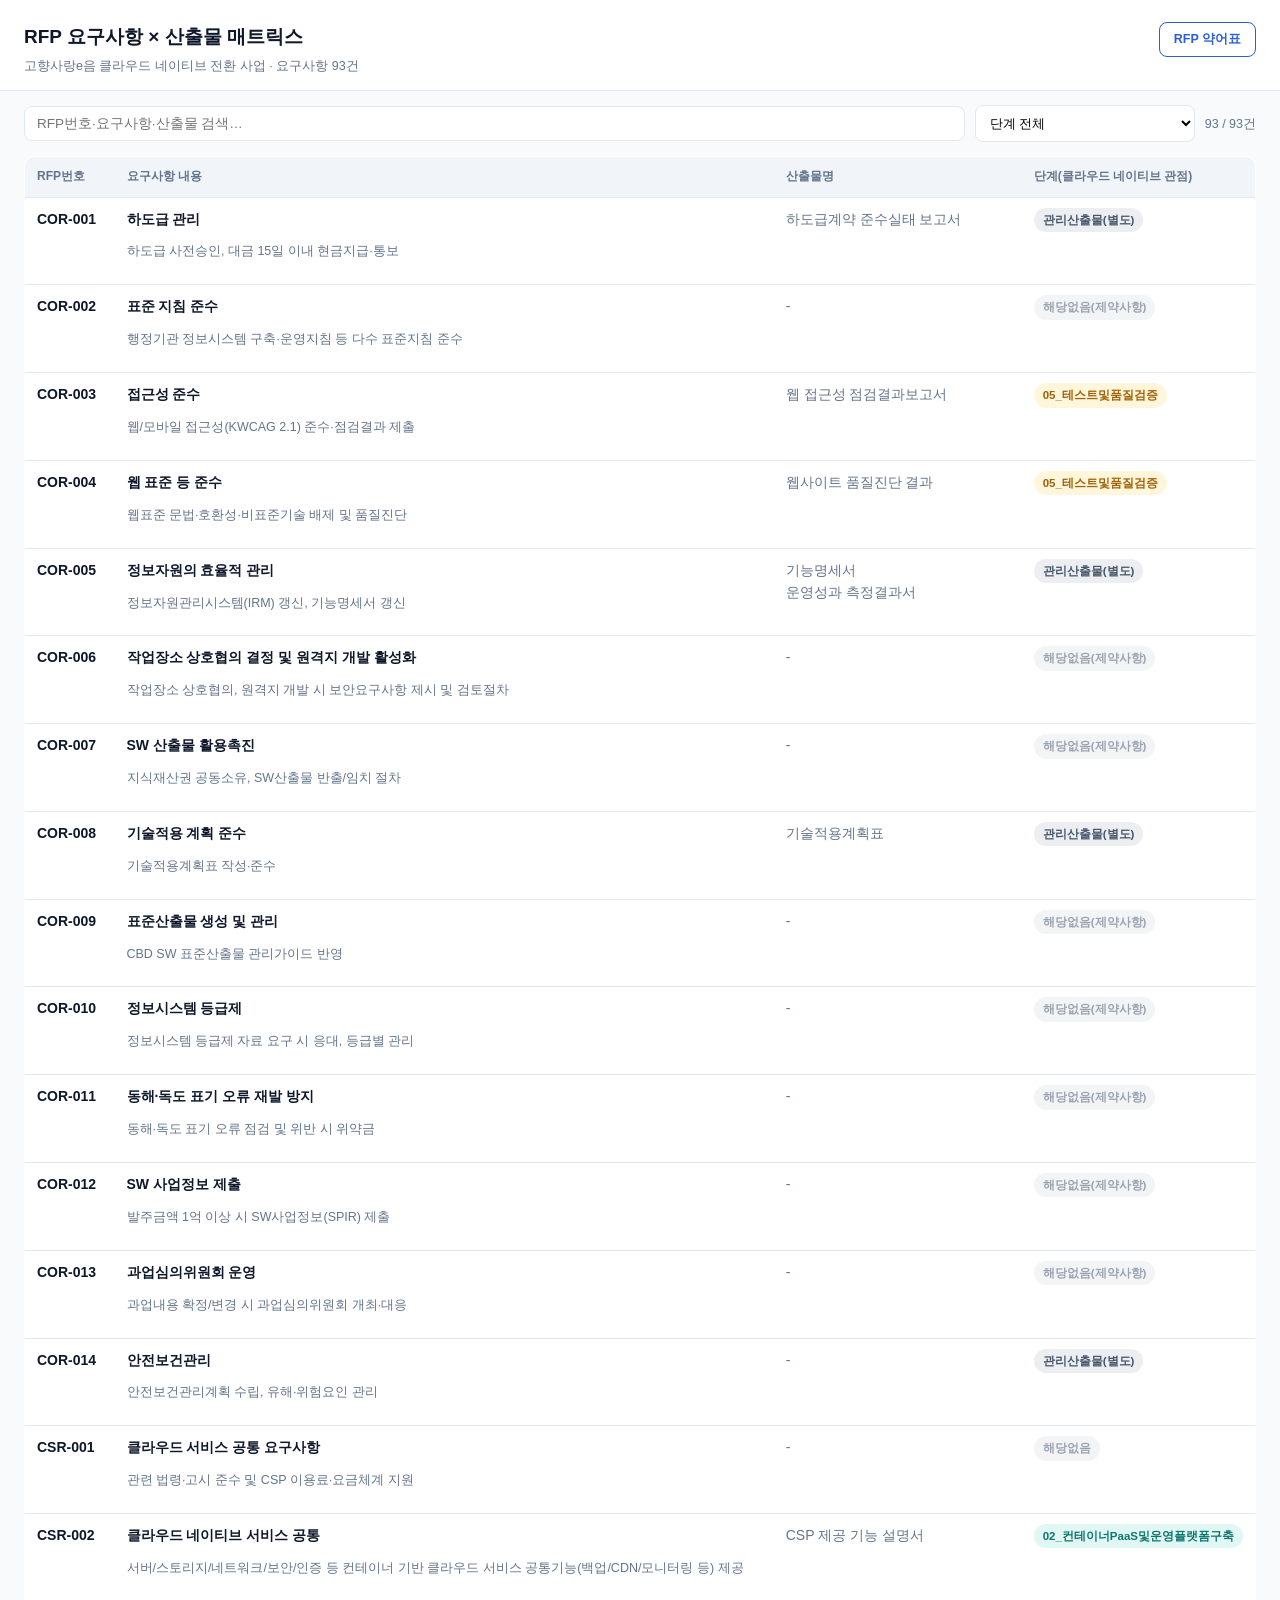
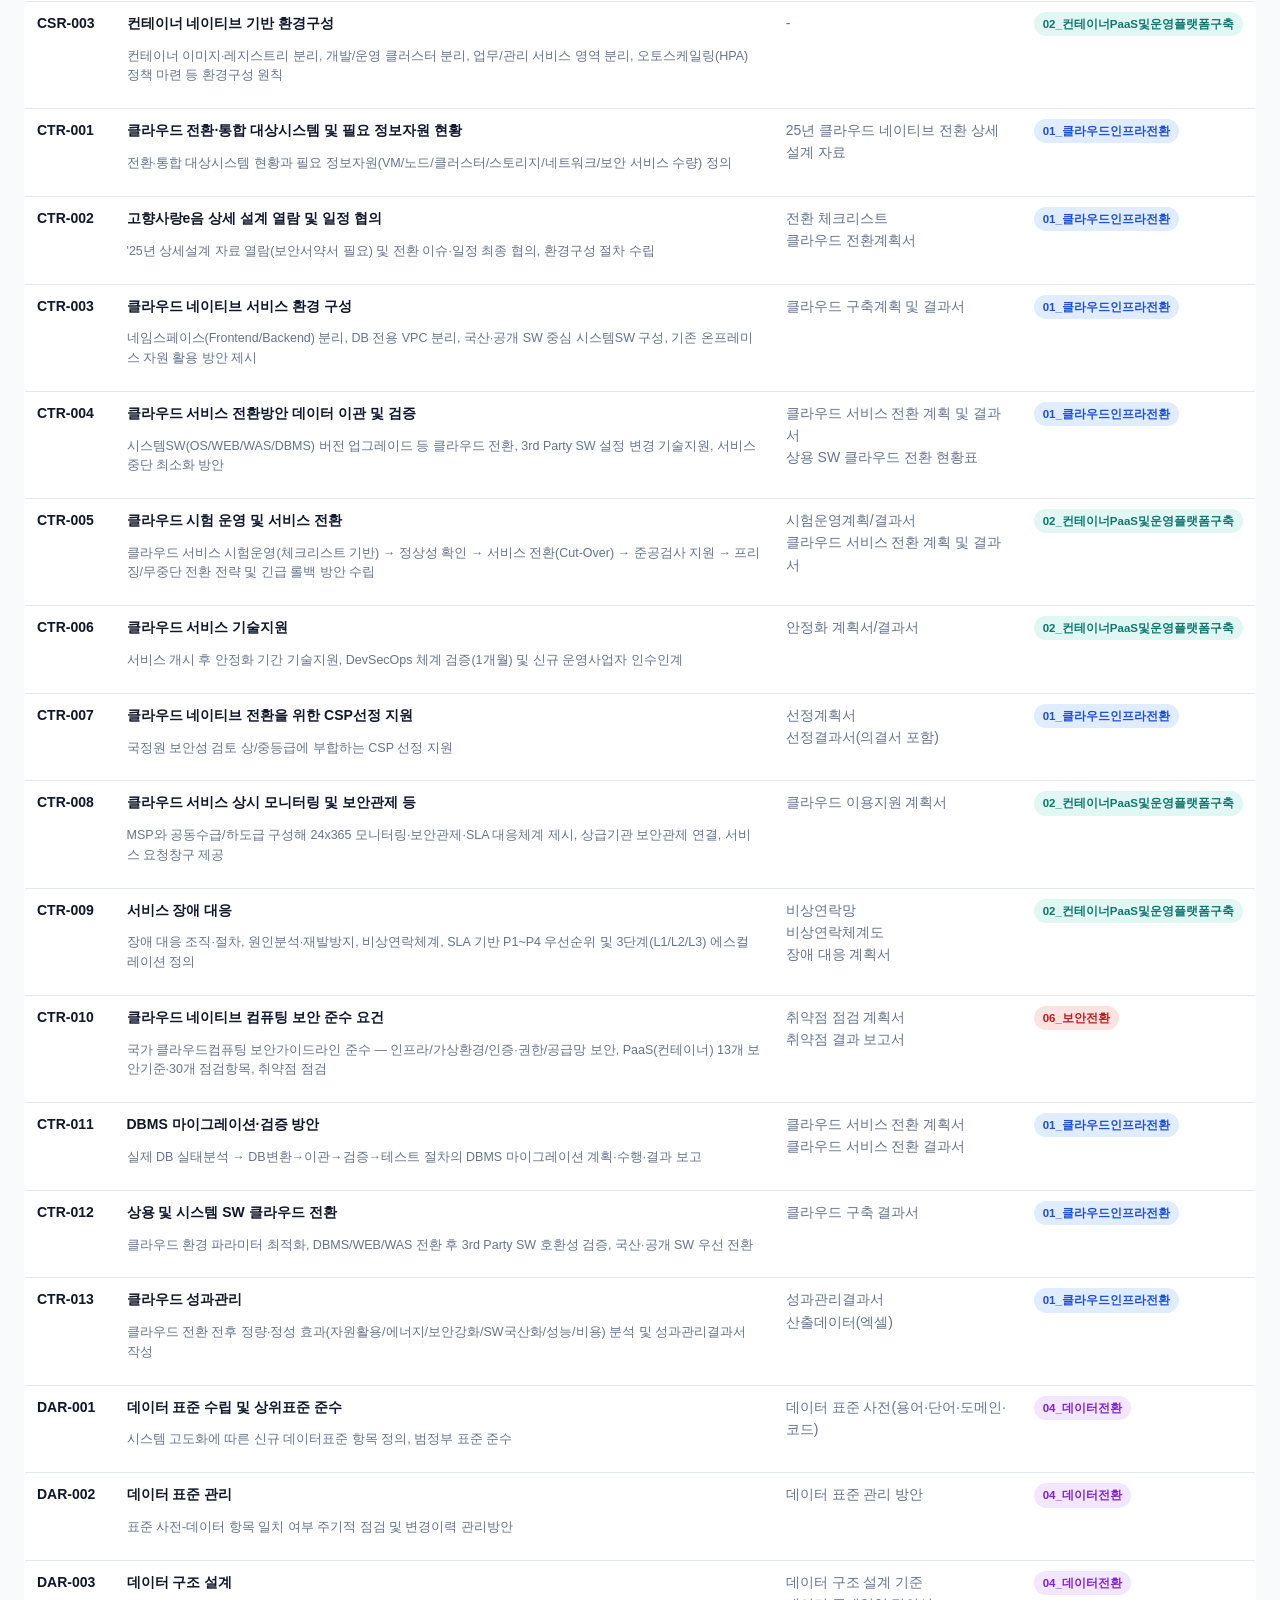
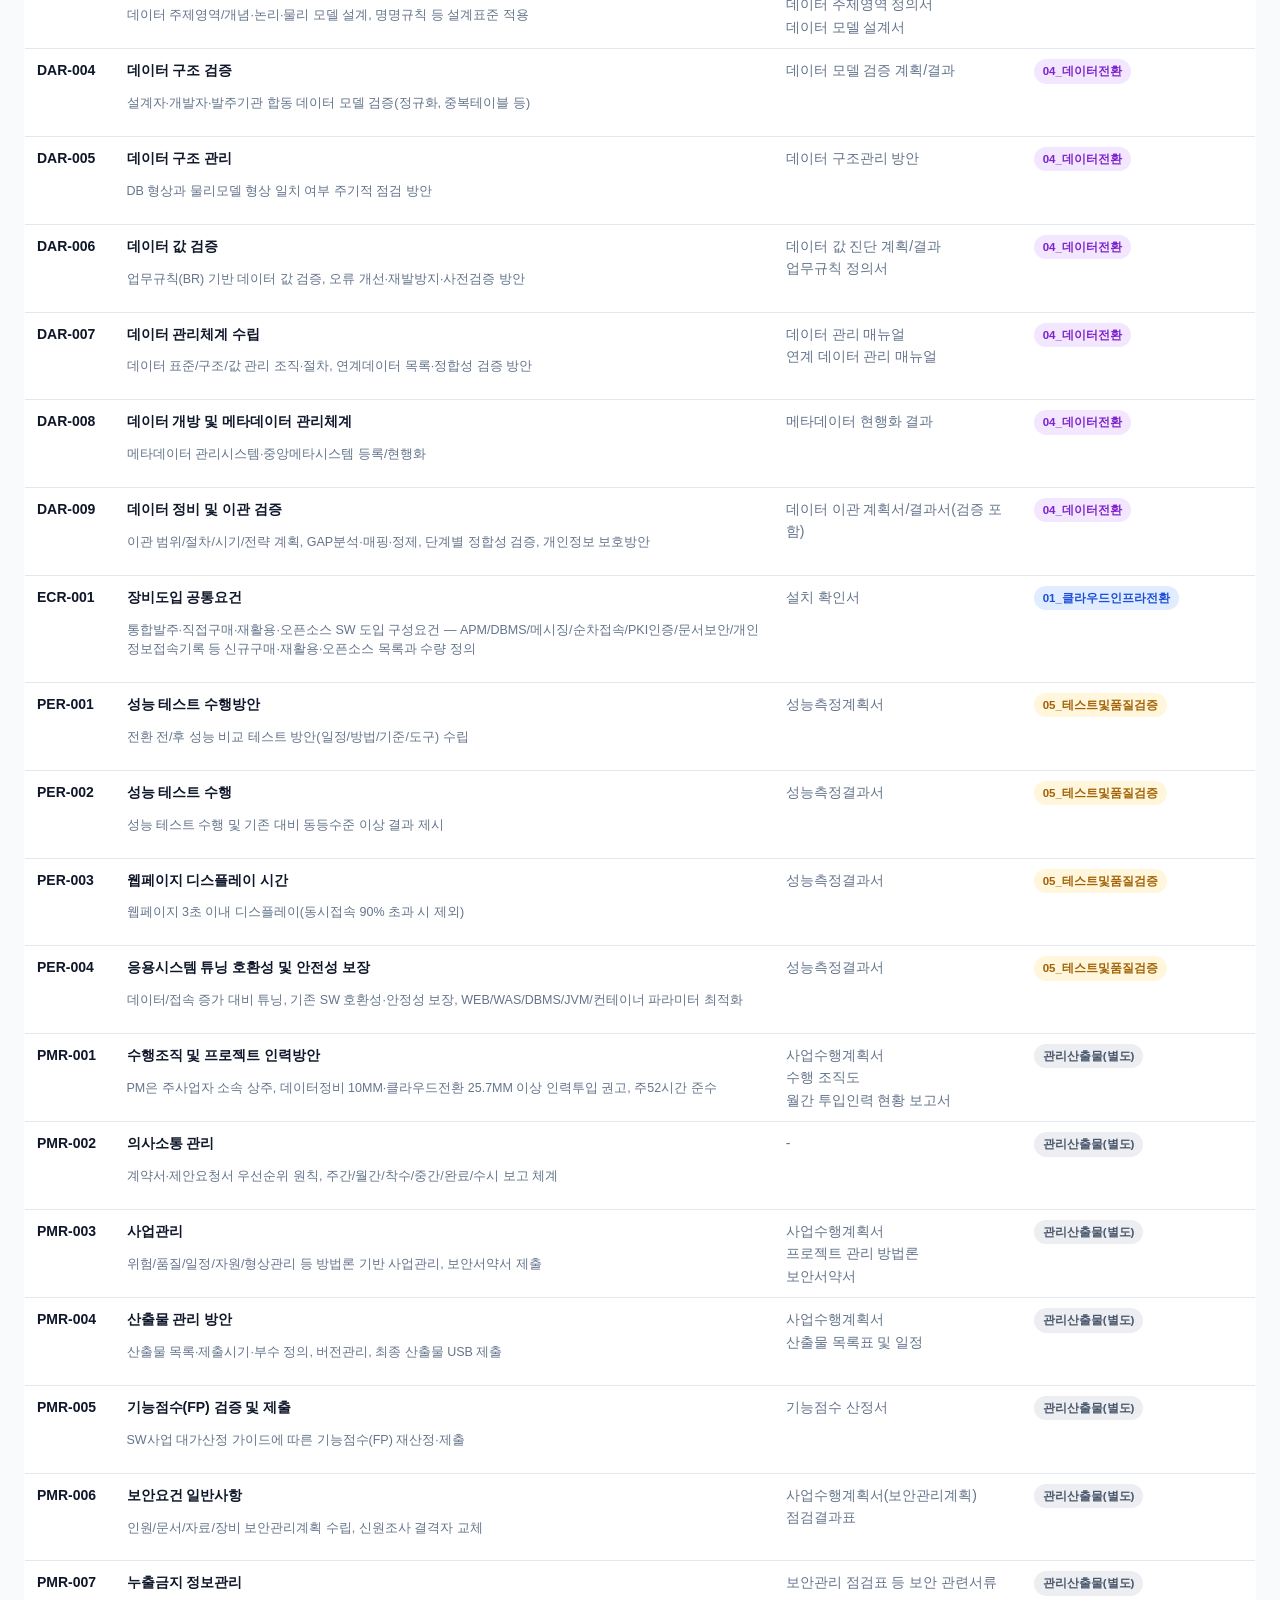
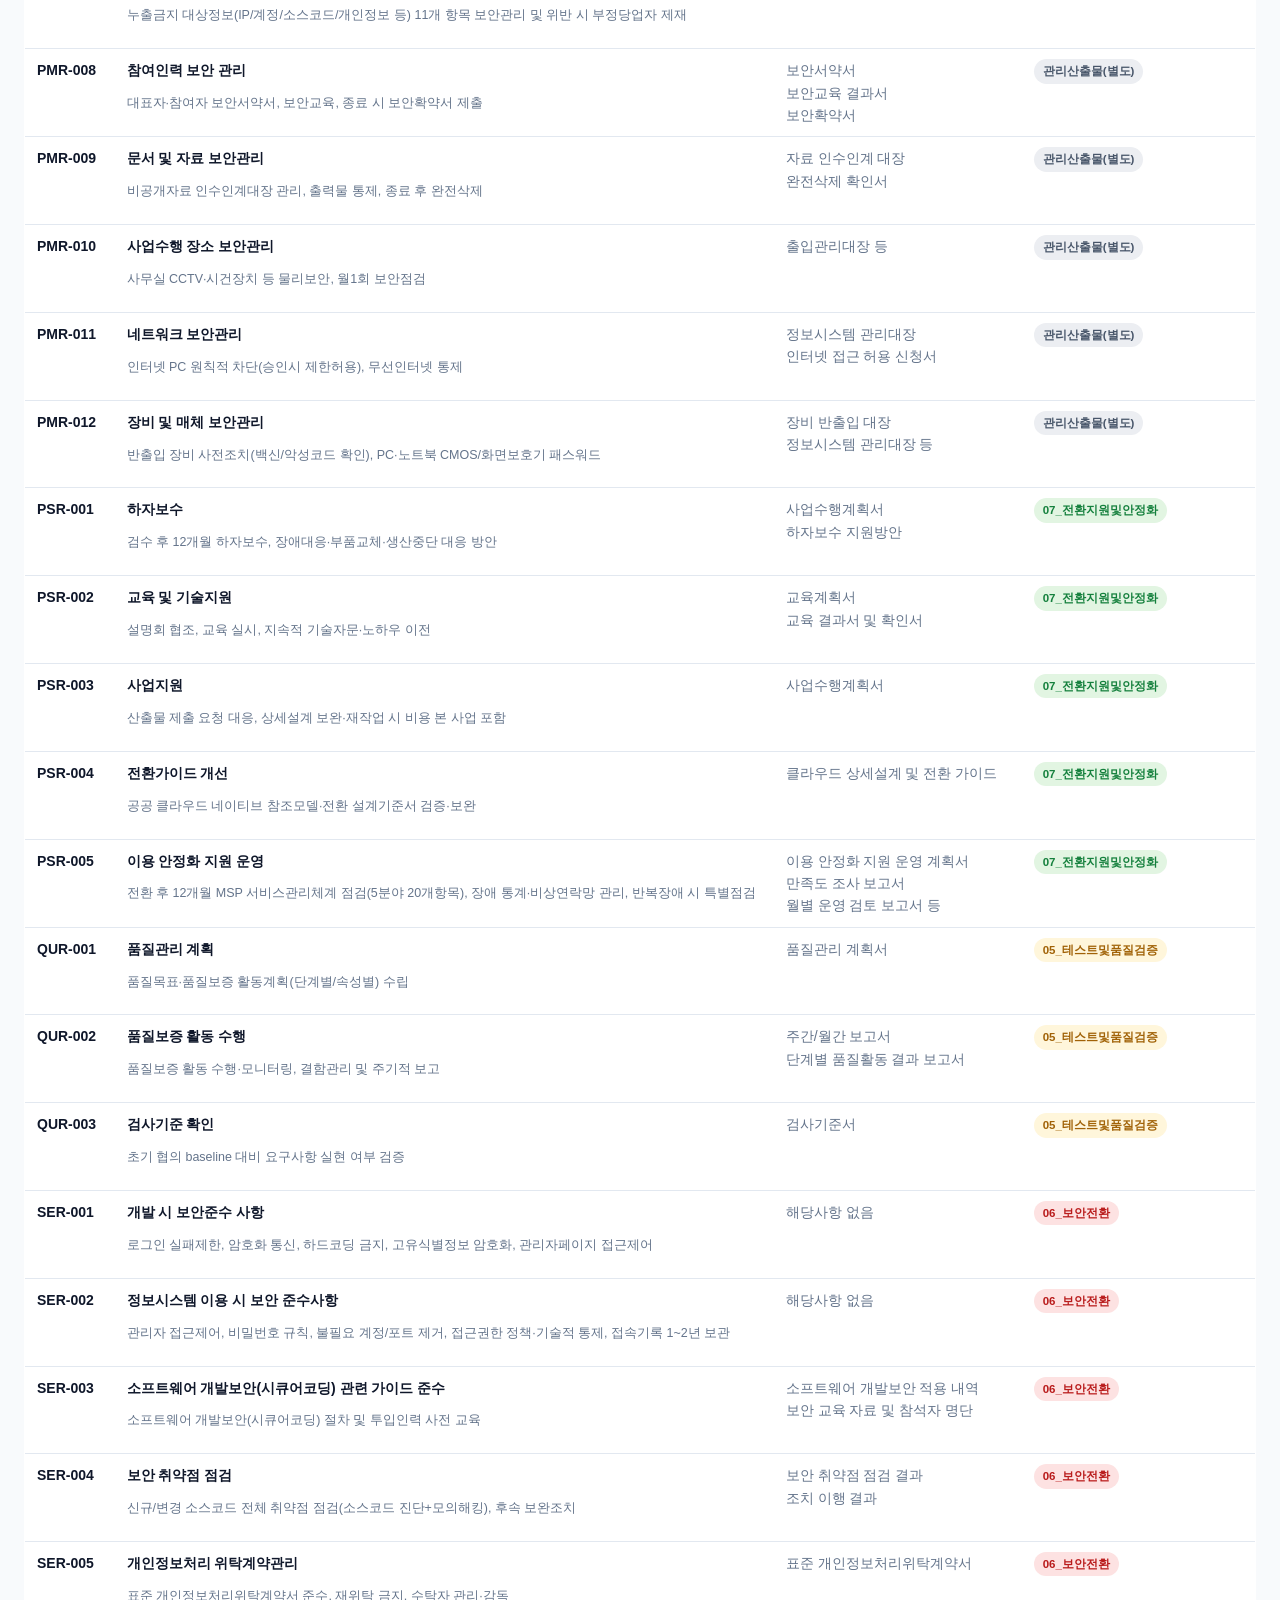
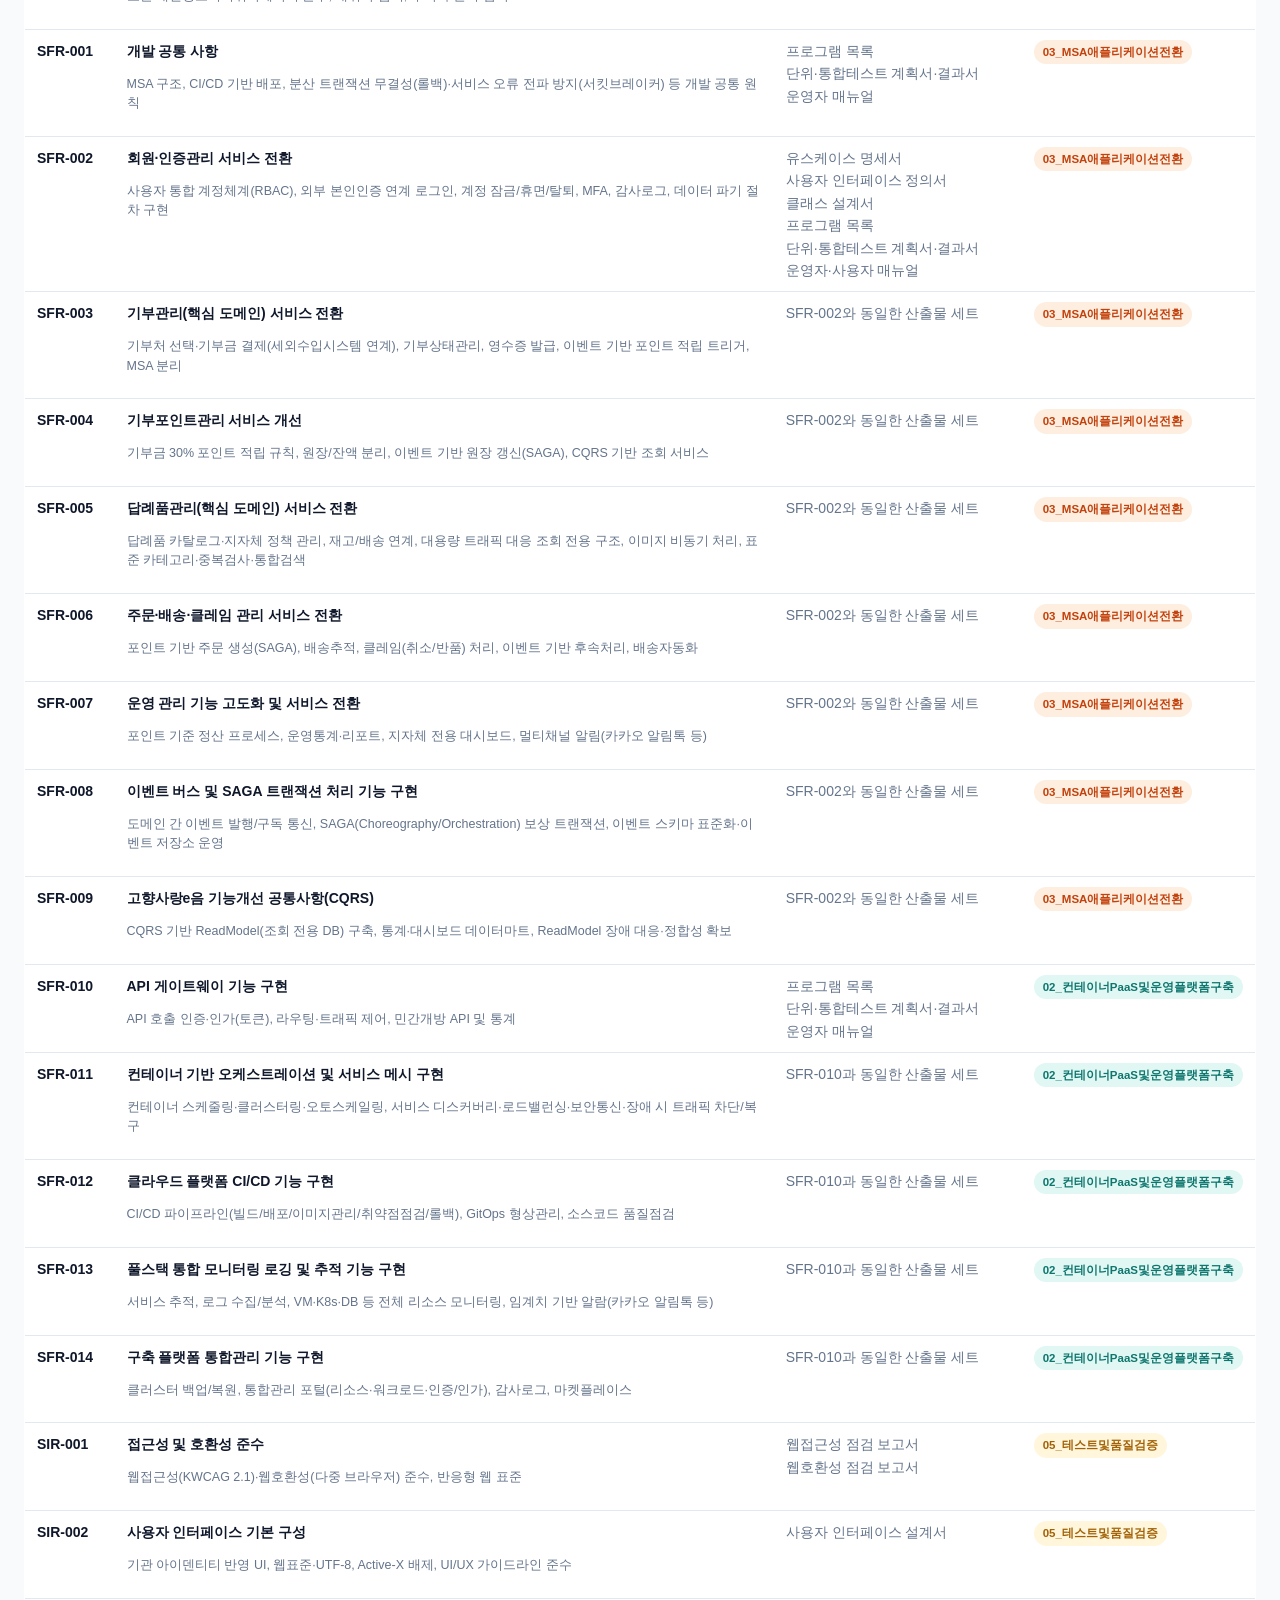
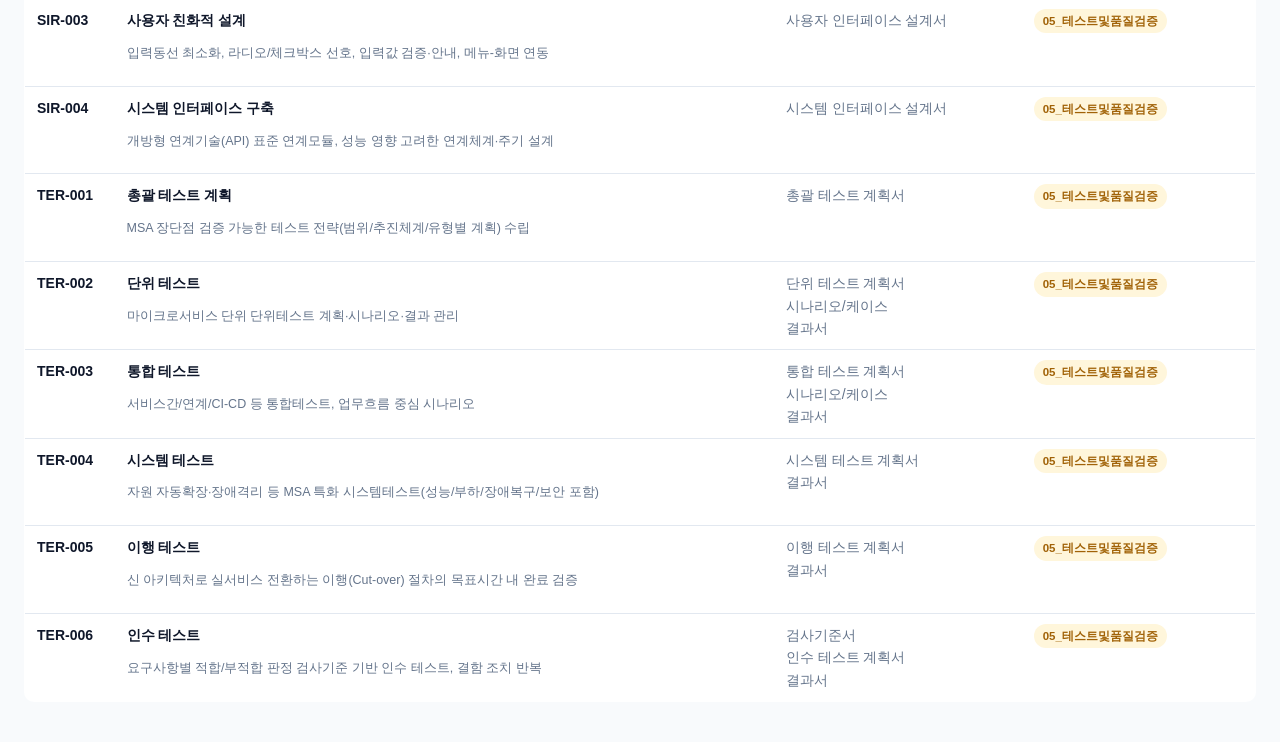
==== index.html @ 7198df62 "feat: RFP 요구사항×산출물 매트릭스 초기 버전 - OneDrive cloud_native_transformation의 RFP_requirements.csv(93건)를   정" ====
<!doctype html>
<html lang="ko">
<head>
<meta charset="utf-8">
<meta name="viewport" content="width=device-width, initial-scale=1">
<title>RFP 요구사항 × 산출물 매트릭스 — 고향사랑e음 클라우드 네이티브 전환</title>
<link rel="stylesheet" href="style.css">
<link rel="manifest" href="manifest.json">
<meta name="theme-color" content="#2a5fd6">
<link rel="apple-touch-icon" href="icon-192.png">
<link rel="icon" href="icon-192.png">
</head>
<body>
<header>
  <div class="head-row">
    <div>
      <h1>RFP 요구사항 × 산출물 매트릭스</h1>
      <p class="sub">고향사랑e음 클라우드 네이티브 전환 사업 · 요구사항 93건</p>
    </div>
    <button id="abbr-btn" class="ghost-btn" type="button">RFP 약어표</button>
  </div>
</header>

<dialog id="abbr-modal">
  <div class="modal-head">
    <h2>RFP 분류코드 약어표</h2>
    <button id="abbr-close" class="icon-btn" type="button" aria-label="닫기">✕</button>
  </div>
  <div class="modal-body">
    <p class="modal-note">
      영문 풀네임은 RFP 원문에 명시돼 있지 않아, 한글 뜻(분류명)을 그대로 옮긴
      <b>추정 표기</b>입니다. 한글 뜻이 원문 기준입니다.
    </p>
    <table id="abbr-table">
      <thead><tr><th>코드</th><th>영문 풀네임(추정)</th><th>한글 뜻</th></tr></thead>
      <tbody></tbody>
    </table>
  </div>
</dialog>

<div class="controls">
  <input id="search" type="search" placeholder="RFP번호·요구사항·산출물 검색…" autocomplete="off">
  <select id="stage-filter">
    <option value="">단계 전체</option>
  </select>
  <span id="count" class="count"></span>
</div>

<div class="table-wrap">
  <table id="tbl">
    <thead>
      <tr>
        <th data-key="rfp" class="col-rfp">RFP번호</th>
        <th data-key="summary" class="col-req">요구사항 내용</th>
        <th data-key="deliverables" class="col-out">산출물명</th>
        <th data-key="stage" class="col-stage">단계(클라우드 네이티브 관점)</th>
      </tr>
    </thead>
    <tbody id="tbody"></tbody>
  </table>
</div>

<script src="app.js"></script>
</body>
</html>
---- style.css ----
:root {
  --ink: #0f172a;
  --muted: #64748b;
  --line: #e2e8f0;
  --bg: #f8fafc;
  --surface: #ffffff;
  --primary: #2a5fd6;
}

* { box-sizing: border-box; }

body {
  margin: 0;
  background: var(--bg);
  color: var(--ink);
  font-family: -apple-system, BlinkMacSystemFont, "Malgun Gothic", "Apple SD Gothic Neo", sans-serif;
  font-size: 14px;
  line-height: 1.6;
}

header {
  padding: 22px 24px 14px;
  border-bottom: 1px solid var(--line);
  background: var(--surface);
}
h1 { font-size: 19px; margin: 0 0 4px; }
.sub { color: var(--muted); font-size: 12.5px; margin: 0; }

.head-row { display: flex; align-items: flex-start; justify-content: space-between; gap: 16px; }

.ghost-btn {
  flex-shrink: 0; padding: 8px 14px; border-radius: 8px;
  border: 1px solid var(--primary); background: var(--surface); color: var(--primary);
  font-size: 12.5px; font-weight: 700; cursor: pointer; white-space: nowrap;
}
.ghost-btn:hover { background: #eef2ff; }

dialog#abbr-modal {
  width: min(480px, 92vw); max-height: 80vh; border: none; border-radius: 12px;
  padding: 0; box-shadow: 0 20px 50px rgba(15, 23, 42, .25);
}
dialog#abbr-modal::backdrop { background: rgba(15, 23, 42, .45); }
.modal-head {
  display: flex; align-items: center; justify-content: space-between;
  padding: 14px 18px; border-bottom: 1px solid var(--line);
  position: sticky; top: 0; background: var(--surface);
}
.modal-head h2 { margin: 0; font-size: 15.5px; }
.icon-btn {
  border: none; background: transparent; font-size: 15px; line-height: 1;
  cursor: pointer; color: var(--muted); padding: 4px 8px; border-radius: 6px;
}
.icon-btn:hover { background: #f1f5f9; color: var(--ink); }
.modal-body { padding: 4px 18px 18px; overflow-y: auto; font-size: 13px; }
.modal-note { color: var(--muted); font-size: 12px; line-height: 1.6; margin: 8px 0 12px; }
#abbr-table { width: 100%; }
#abbr-table th, #abbr-table td { padding: 6px 8px; font-size: 12.5px; }

.controls {
  display: flex; align-items: center; gap: 10px;
  padding: 14px 24px; flex-wrap: wrap;
}
#search {
  flex: 1 1 260px; padding: 9px 12px; border: 1px solid var(--line);
  border-radius: 8px; font-size: 13.5px; background: var(--surface);
}
#stage-filter {
  padding: 9px 10px; border: 1px solid var(--line); border-radius: 8px;
  font-size: 13px; background: var(--surface); max-width: 220px;
}
.count { color: var(--muted); font-size: 12.5px; white-space: nowrap; }

.table-wrap { padding: 0 24px 40px; overflow-x: auto; }

table { border-collapse: collapse; width: 100%; background: var(--surface);
        border: 1px solid var(--line); border-radius: 10px; overflow: hidden; }
thead th {
  text-align: left; font-size: 12px; color: var(--muted); font-weight: 700;
  padding: 10px 12px; background: #f1f5f9; border-bottom: 1px solid var(--line);
  cursor: pointer; user-select: none; white-space: nowrap;
}
thead th:hover { color: var(--ink); }
tbody td { padding: 10px 12px; border-bottom: 1px solid var(--line); vertical-align: top; }
tbody tr:hover { background: #f8fafc; }
tbody tr:last-child td { border-bottom: none; }

.col-rfp { width: 90px; font-variant-numeric: tabular-nums; font-weight: 700; }
.col-req { min-width: 320px; }
.col-out { min-width: 200px; color: var(--muted); }
.col-stage { width: 160px; }

.req-title { font-weight: 600; margin: 0 0 3px; }
.req-summary { color: var(--muted); font-size: 12.5px; line-height: 1.55; }

.badge {
  display: inline-block; font-size: 11.5px; font-weight: 700; padding: 3px 9px;
  border-radius: 999px; white-space: nowrap;
}

/* 7개 전환산출물 카테고리 + 관리/해당없음 색상 */
.badge.s-infra   { background: #e0ecff; color: #1d4ed8; }
.badge.s-paas    { background: #e0f7f4; color: #0f766e; }
.badge.s-msa     { background: #fdeee0; color: #c2410c; }
.badge.s-data    { background: #f2e7fe; color: #7e22ce; }
.badge.s-test    { background: #fff6db; color: #a16207; }
.badge.s-sec     { background: #fde2e2; color: #b91c1c; }
.badge.s-stabil  { background: #e2f5e2; color: #15803d; }
.badge.s-mgmt    { background: #eceef2; color: #475569; }
.badge.s-na      { background: #f3f4f6; color: #9ca3af; }

.hidden { display: none !important; }

@media (max-width: 720px) {
  .col-req { min-width: 220px; }
  .col-out { min-width: 140px; }
}
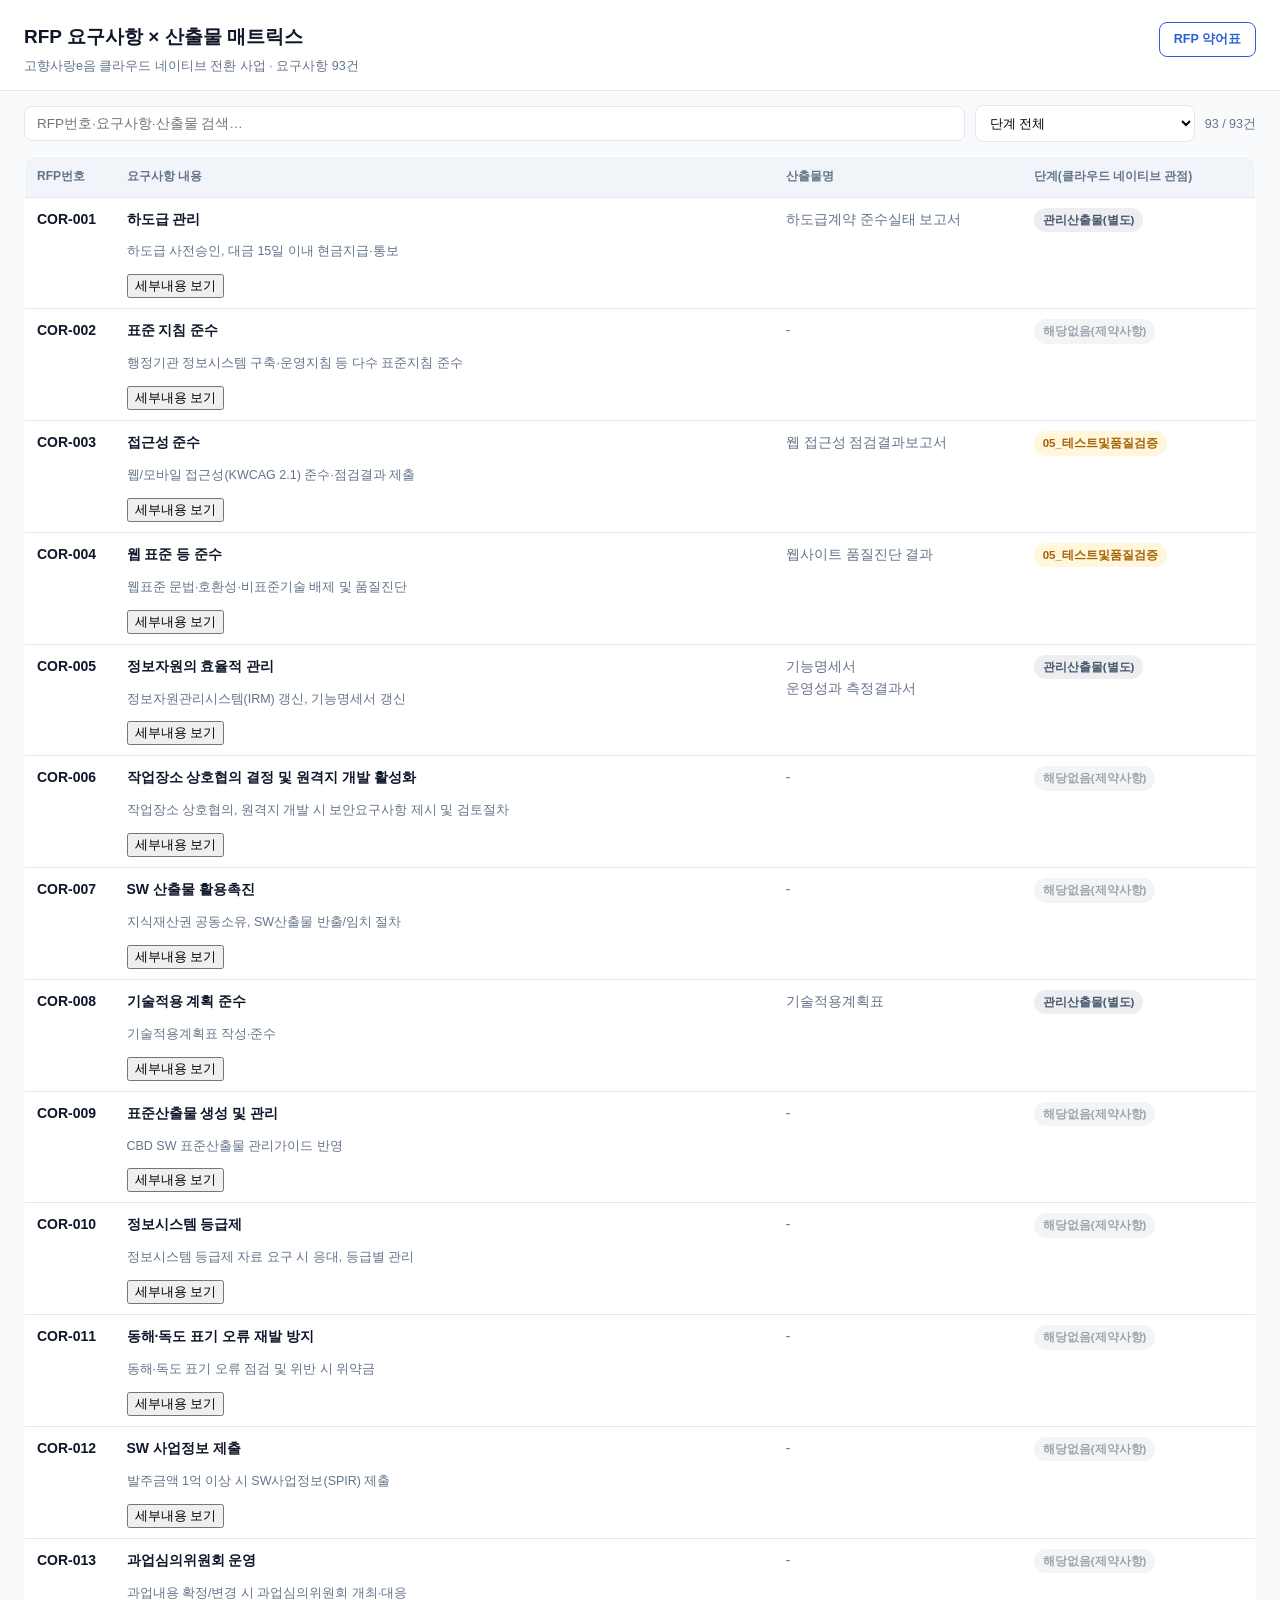
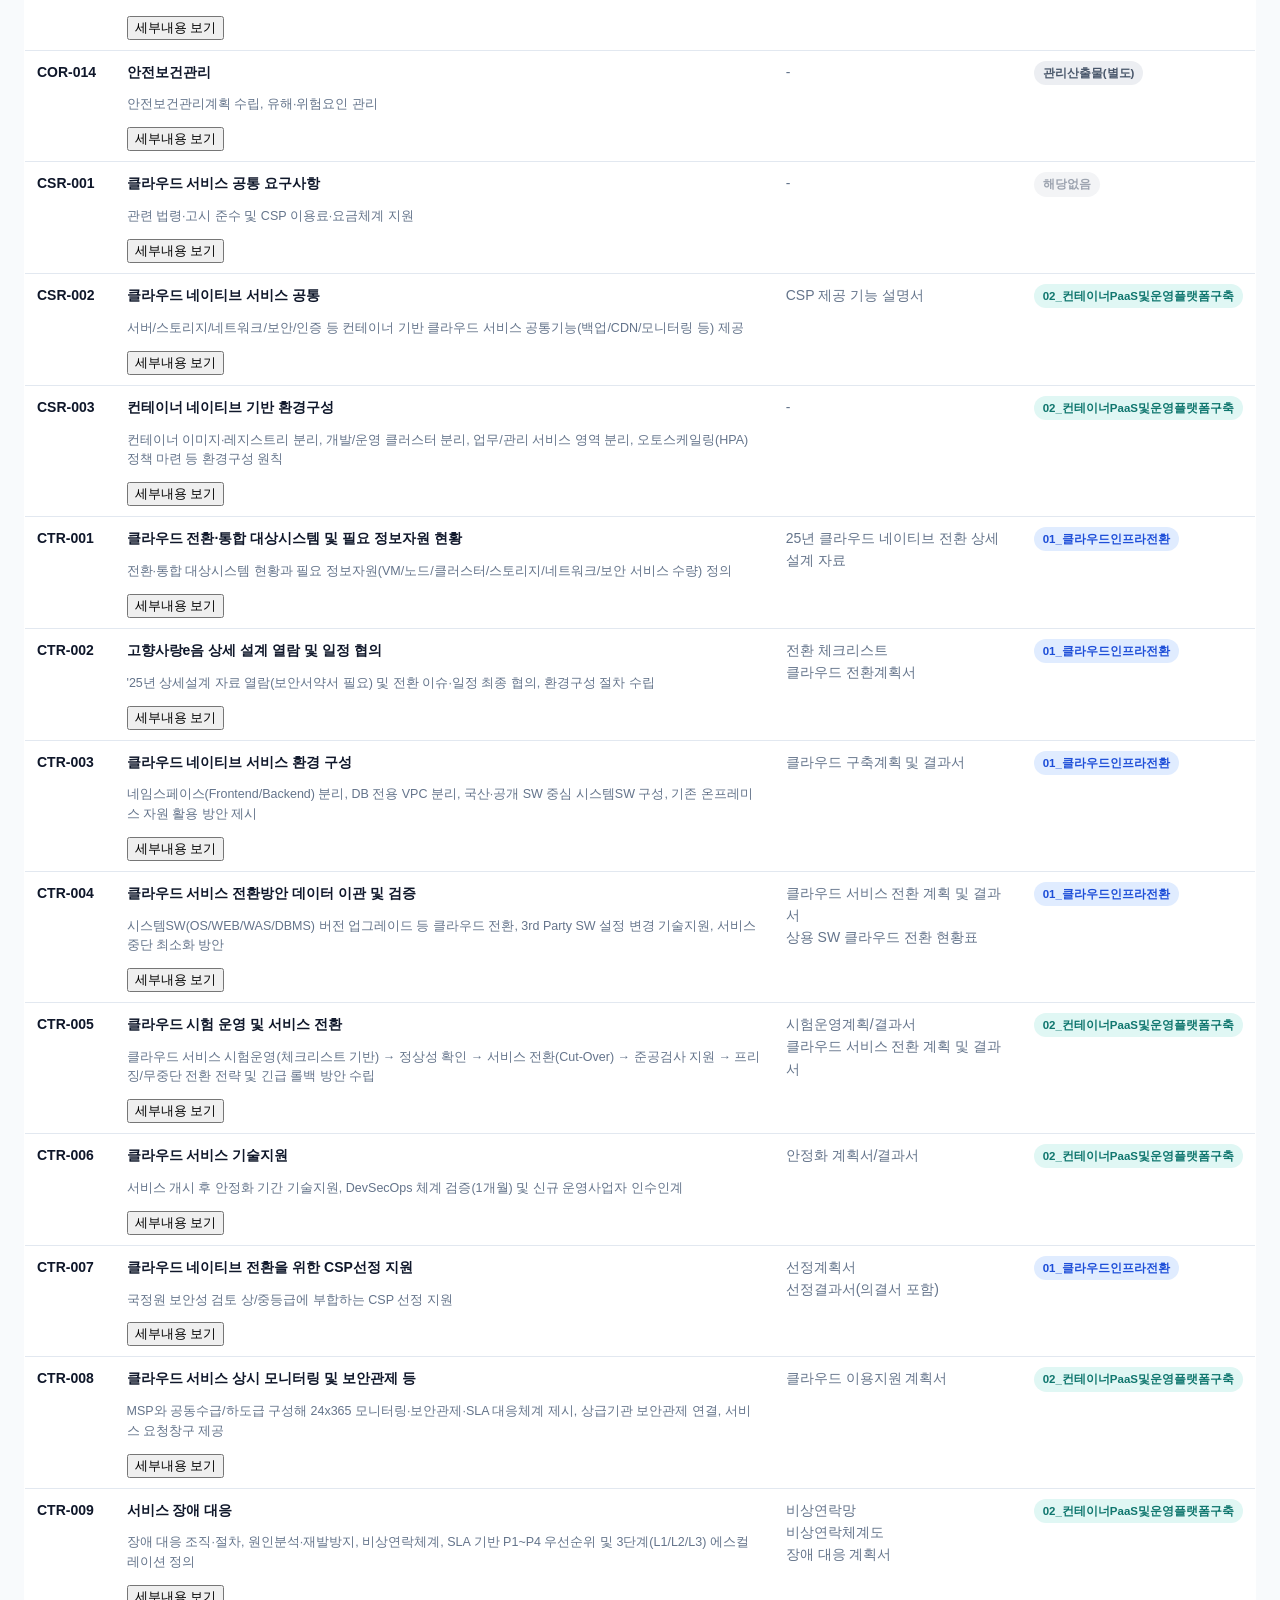
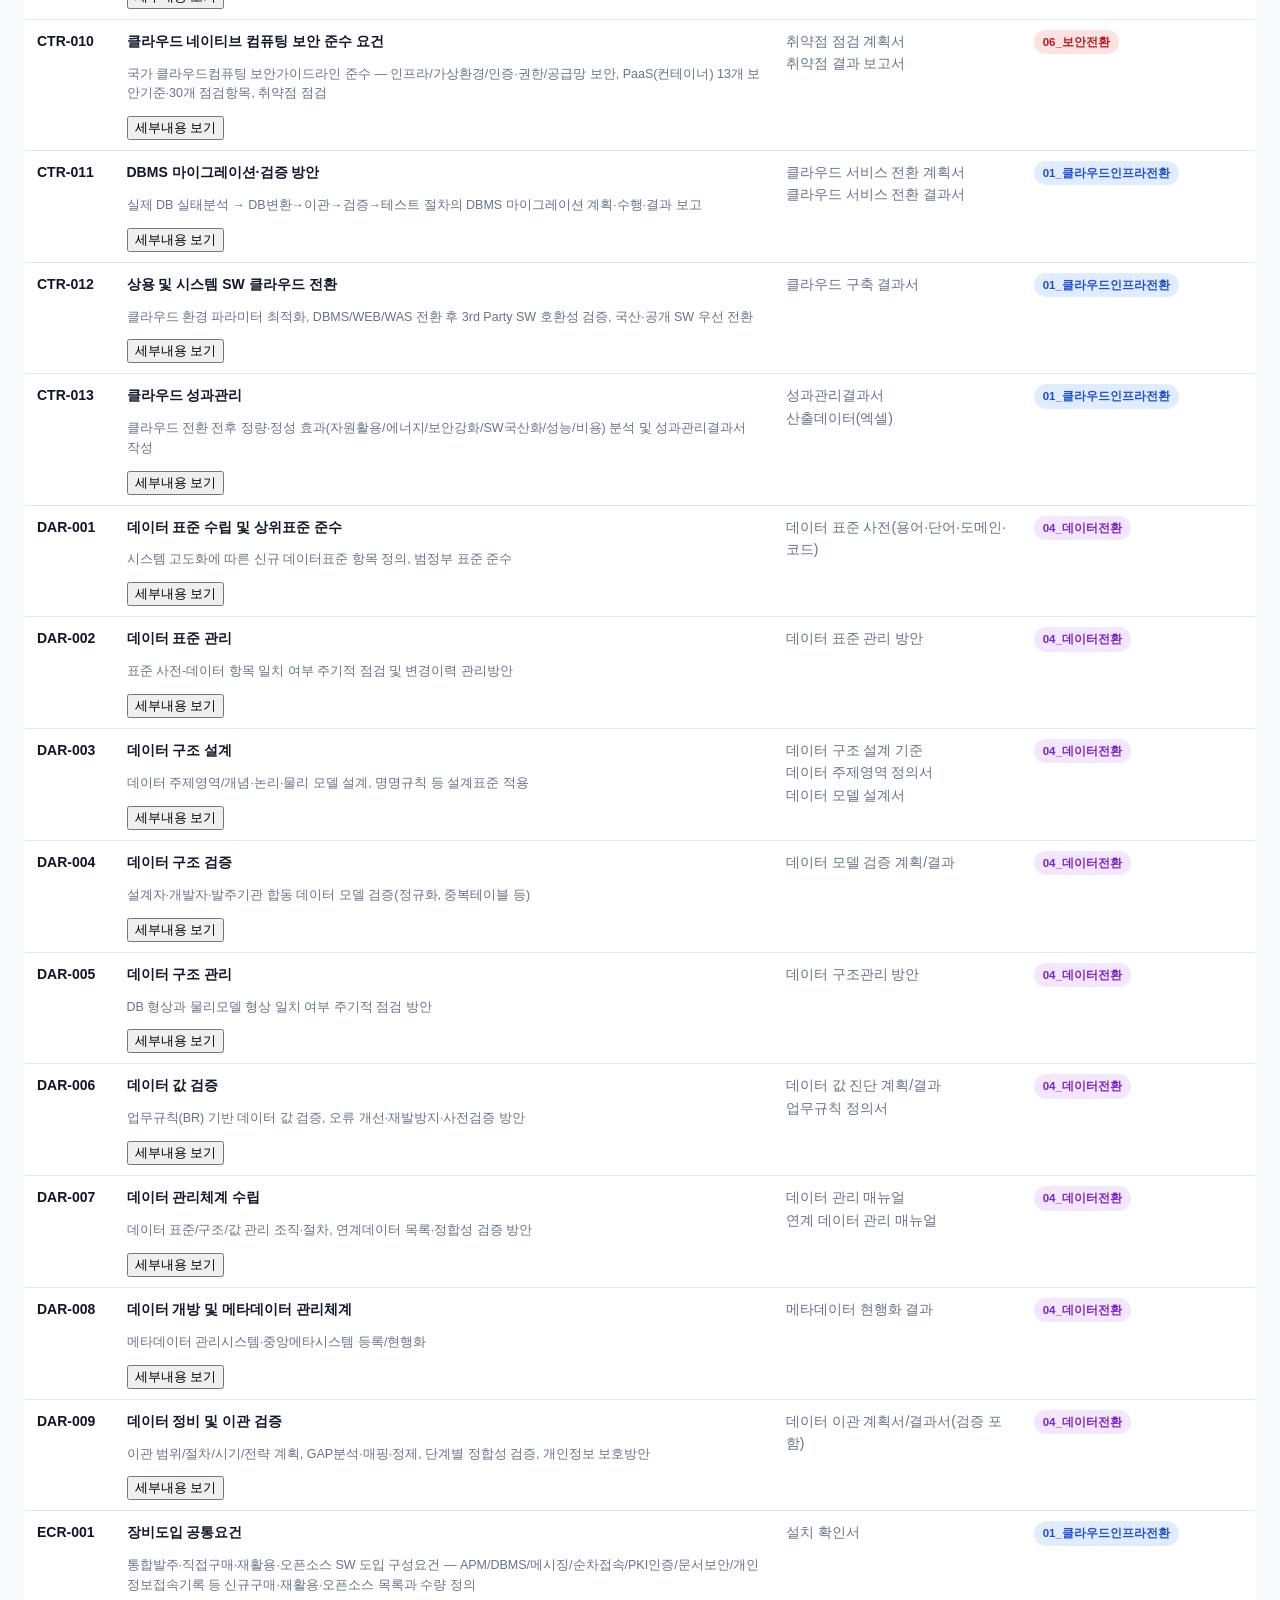
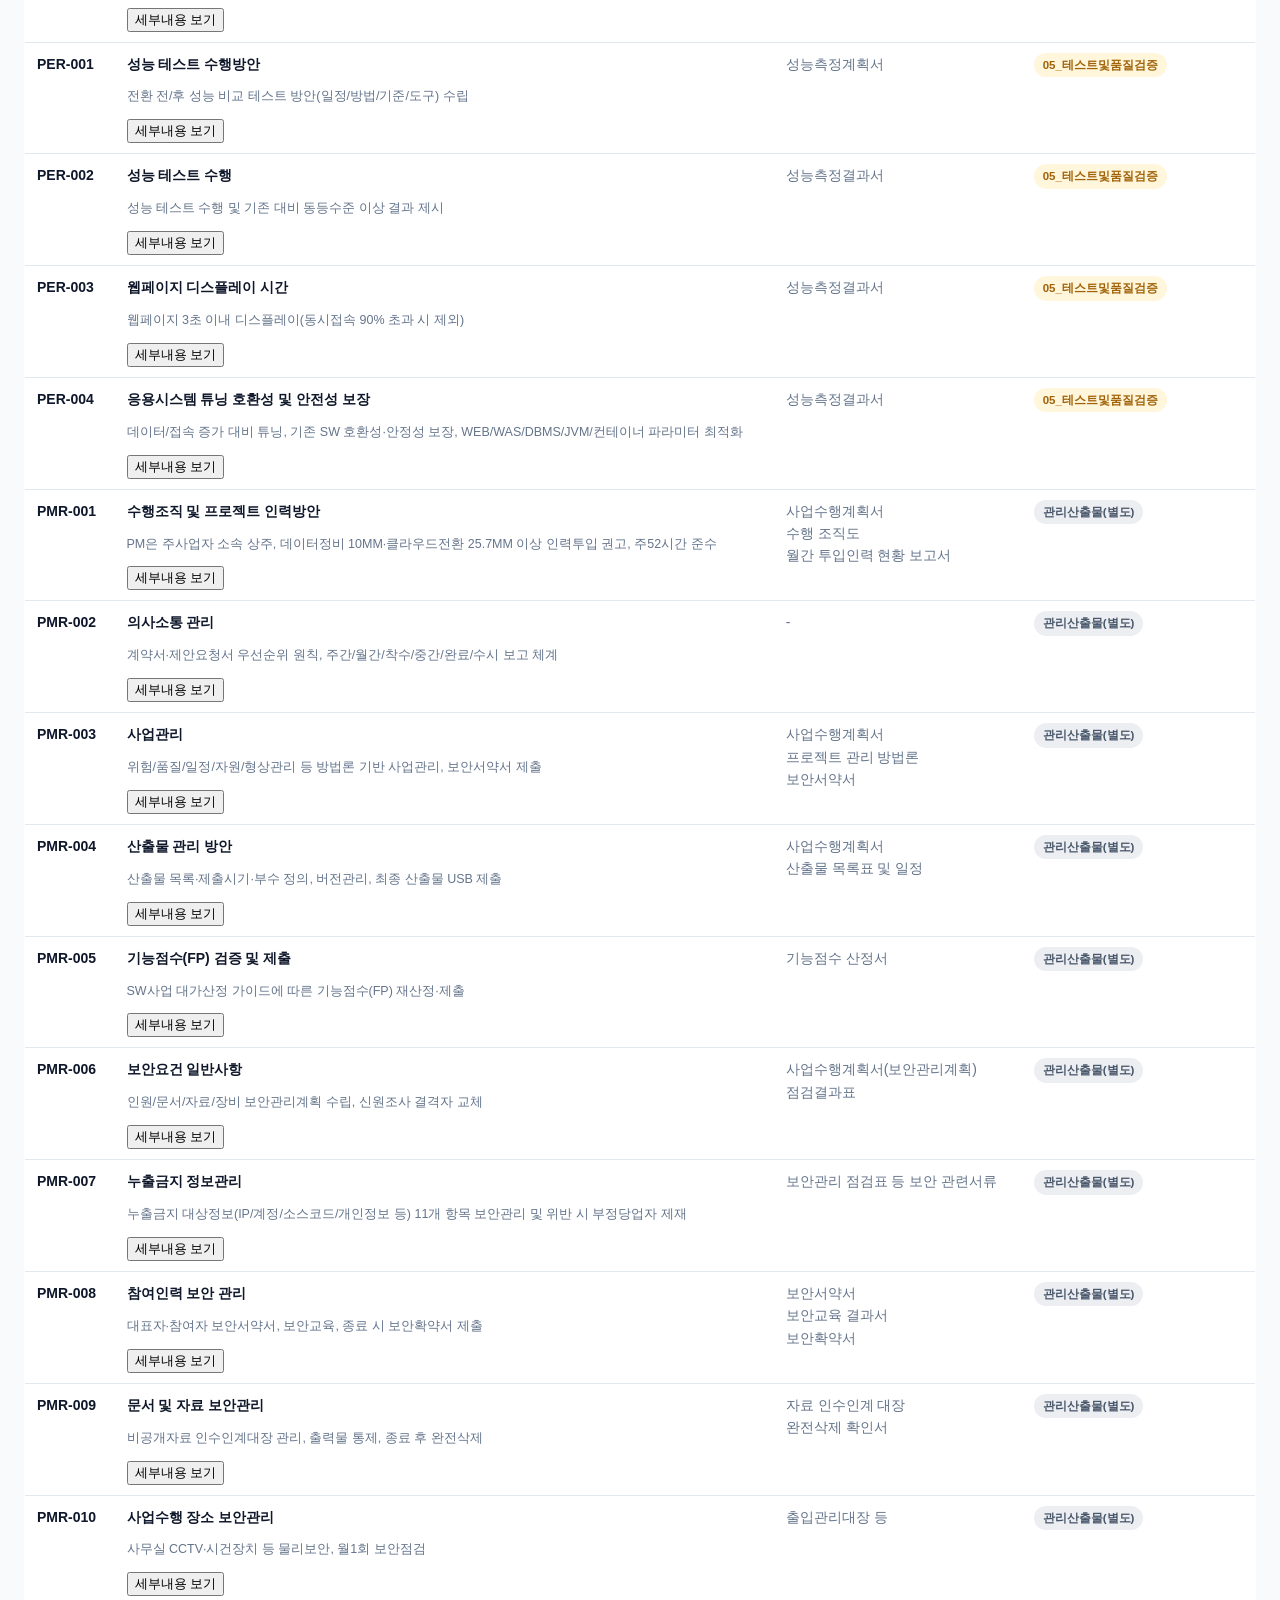
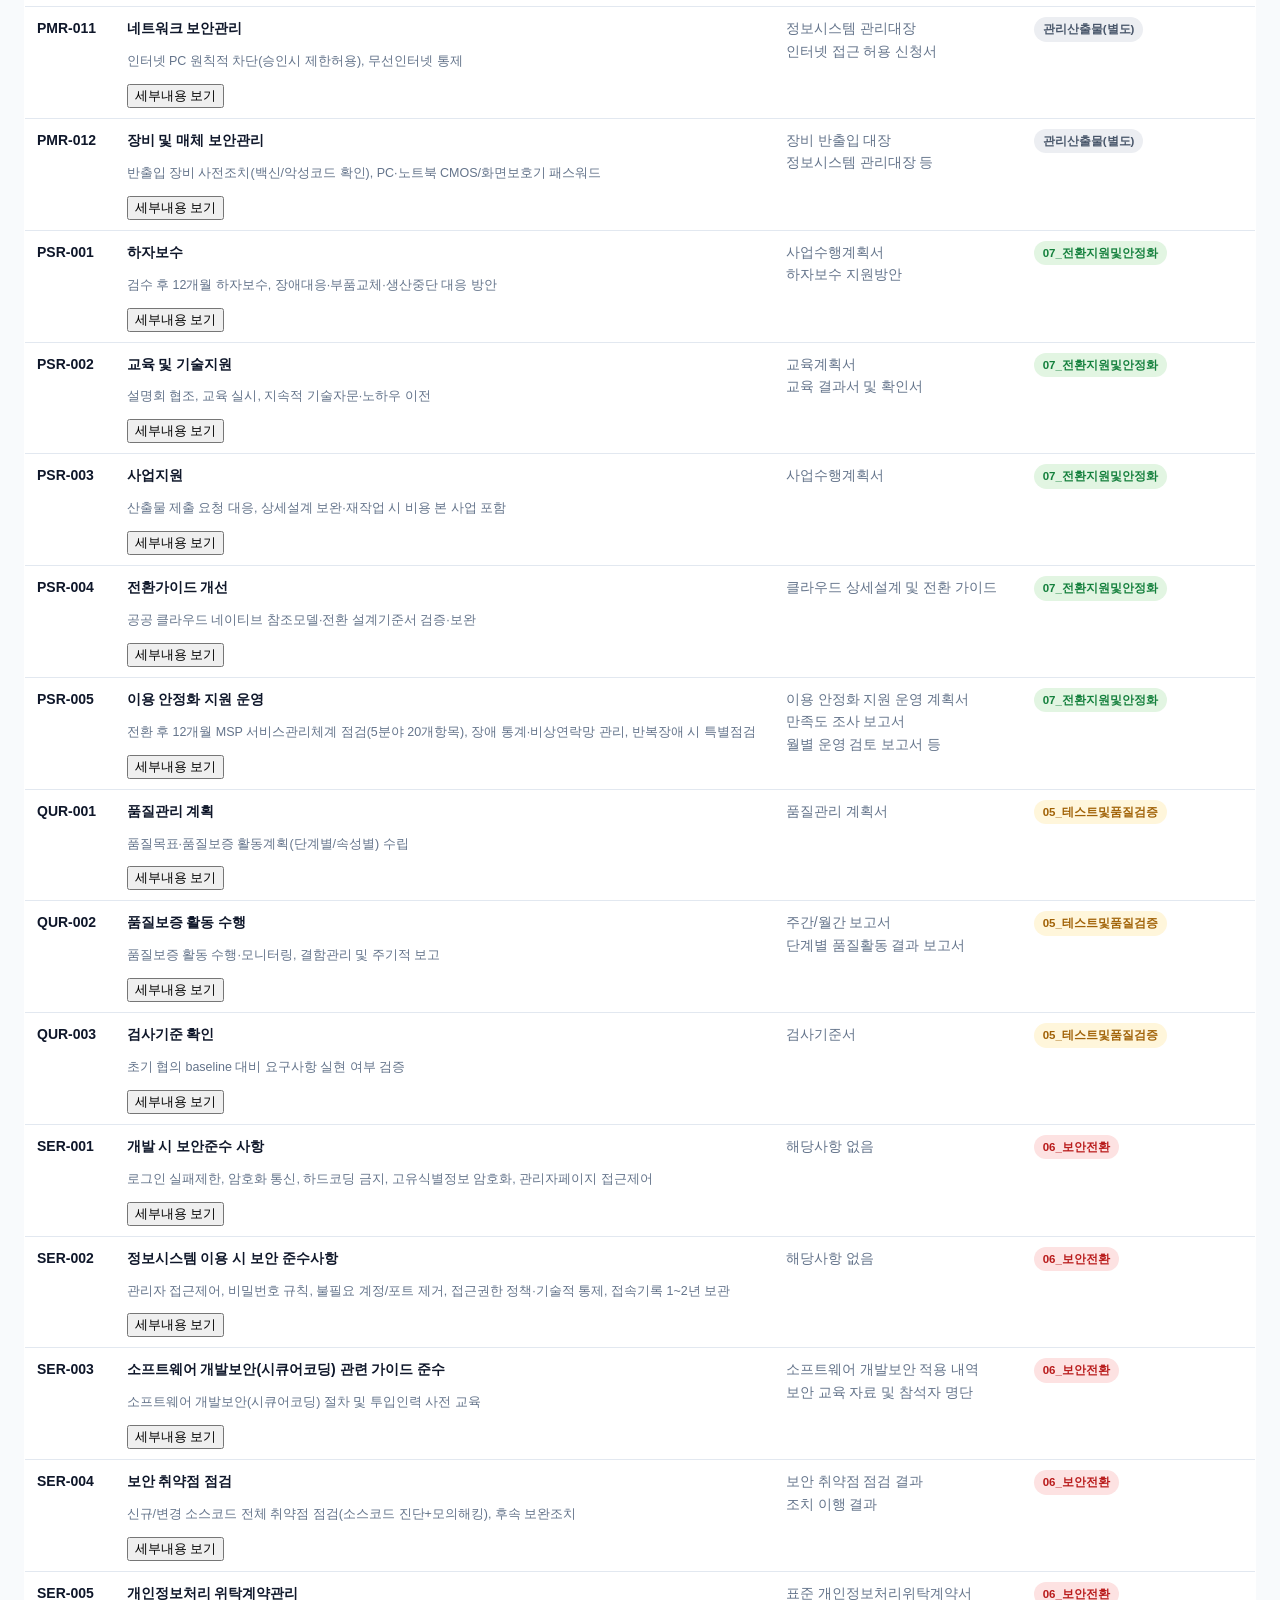
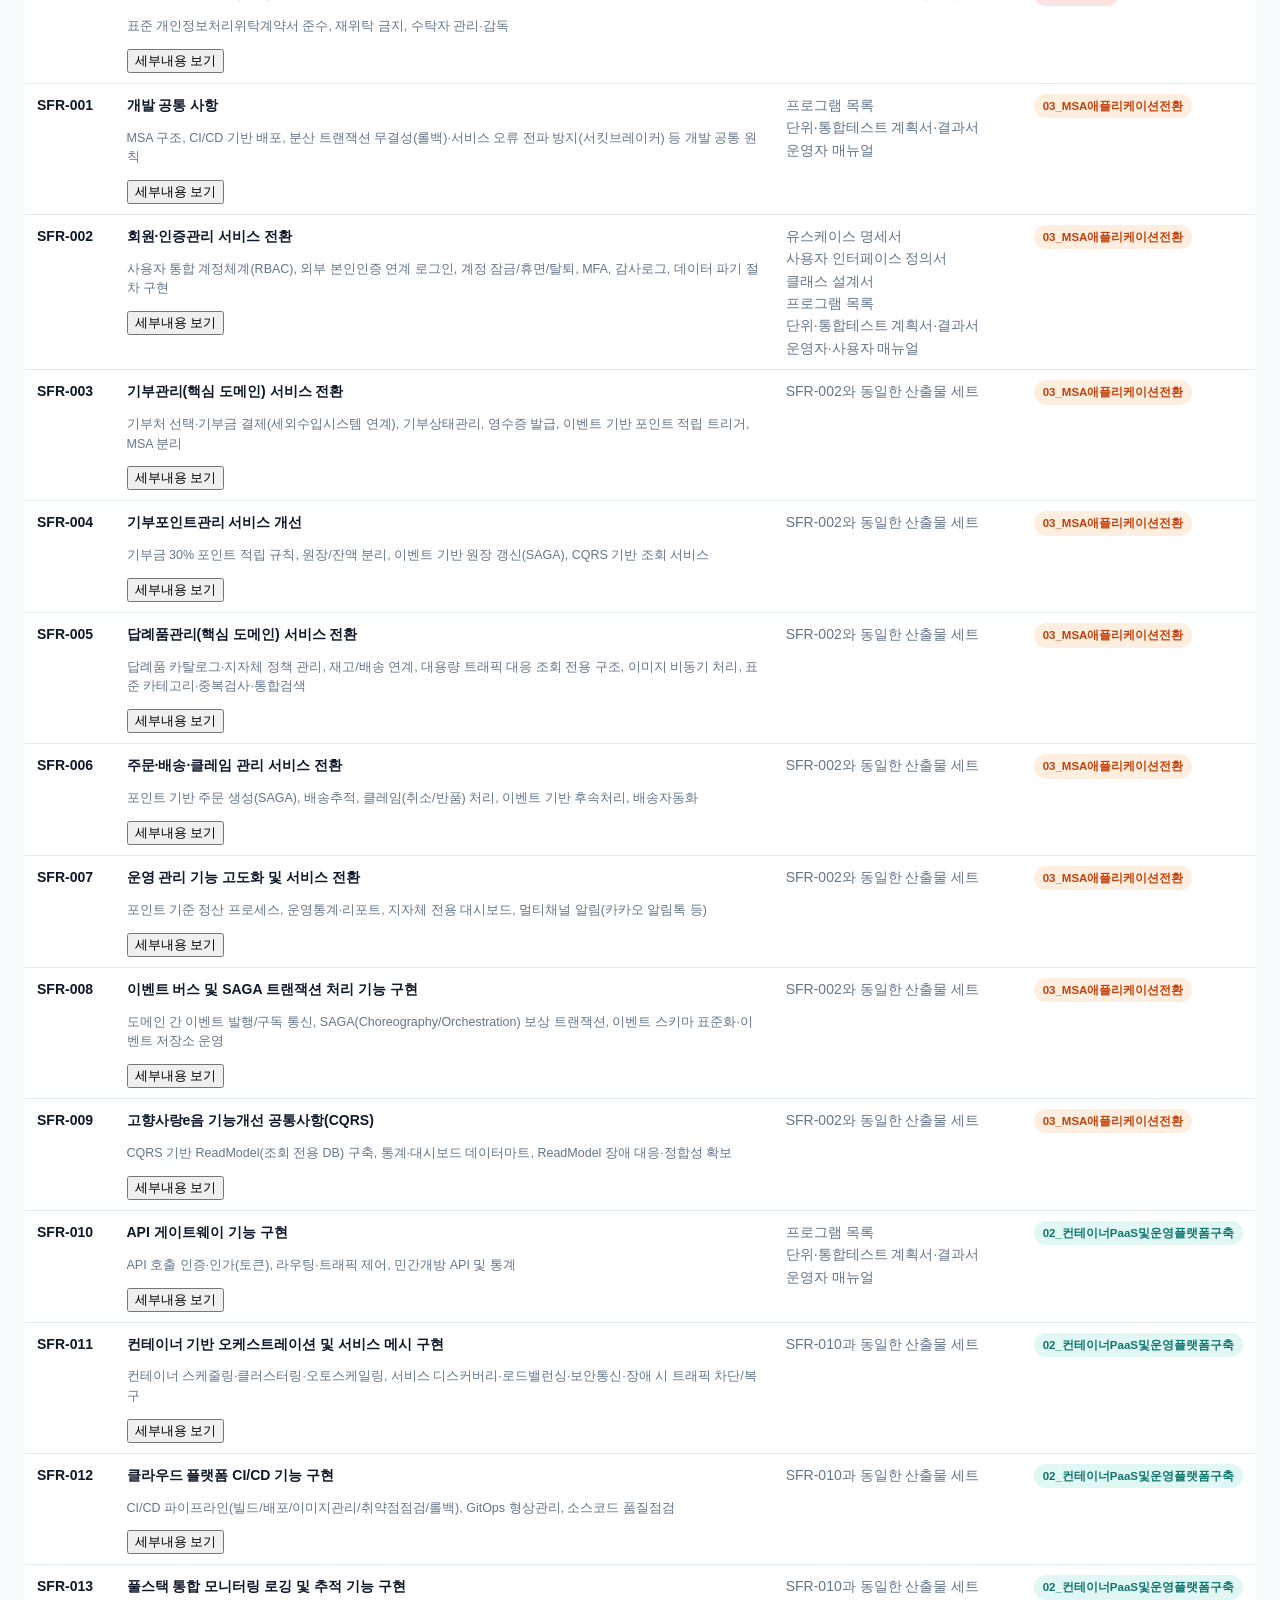
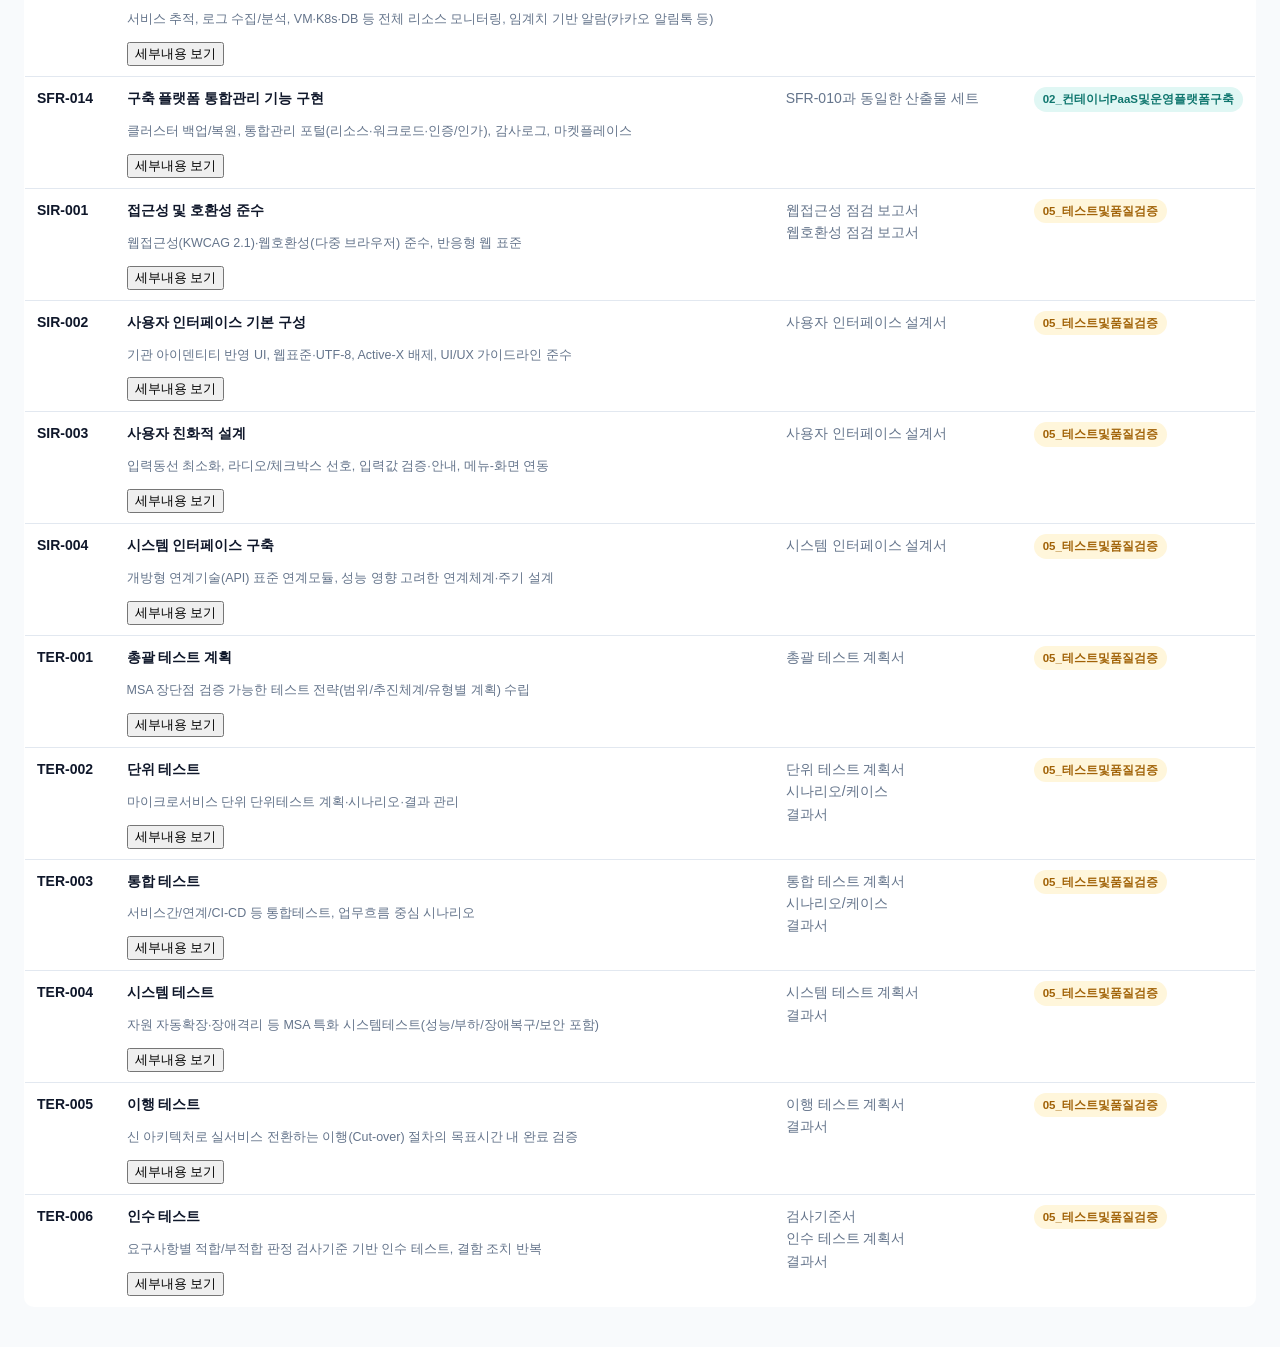
==== commit 1c01b84d: "feat: add requirement detail dialog" ====
--- a/index.html
+++ b/index.html
@@ -7,6 +7,10 @@
 <link rel="stylesheet" href="style.css">
 <link rel="manifest" href="manifest.json">
 <meta name="theme-color" content="#2a5fd6">
+<!-- iOS는 표준 manifest를 완전히 안 따르므로 애플 전용 태그를 같이 넣는다 -->
+<meta name="apple-mobile-web-app-capable" content="yes">
+<meta name="apple-mobile-web-app-status-bar-style" content="black-translucent">
+<meta name="apple-mobile-web-app-title" content="RFP매트릭스">
 <link rel="apple-touch-icon" href="icon-192.png">
 <link rel="icon" href="icon-192.png">
 </head>
@@ -38,6 +42,24 @@
   </div>
 </dialog>
 
+<dialog id="detail-modal">
+  <div class="modal-head">
+    <div>
+      <p id="detail-category" class="detail-category"></p>
+      <h2 id="detail-title"></h2>
+    </div>
+    <button id="detail-close" class="icon-btn" type="button" aria-label="닫기">✕</button>
+  </div>
+  <div class="modal-body detail-body">
+    <h3>요약</h3>
+    <p id="detail-summary"></p>
+    <h3>세부 요구사항</h3>
+    <ul id="detail-list"></ul>
+    <h3>검수·제출 산출물</h3>
+    <p id="detail-deliverables"></p>
+  </div>
+</dialog>
+
 <div class="controls">
   <input id="search" type="search" placeholder="RFP번호·요구사항·산출물 검색…" autocomplete="off">
   <select id="stage-filter">
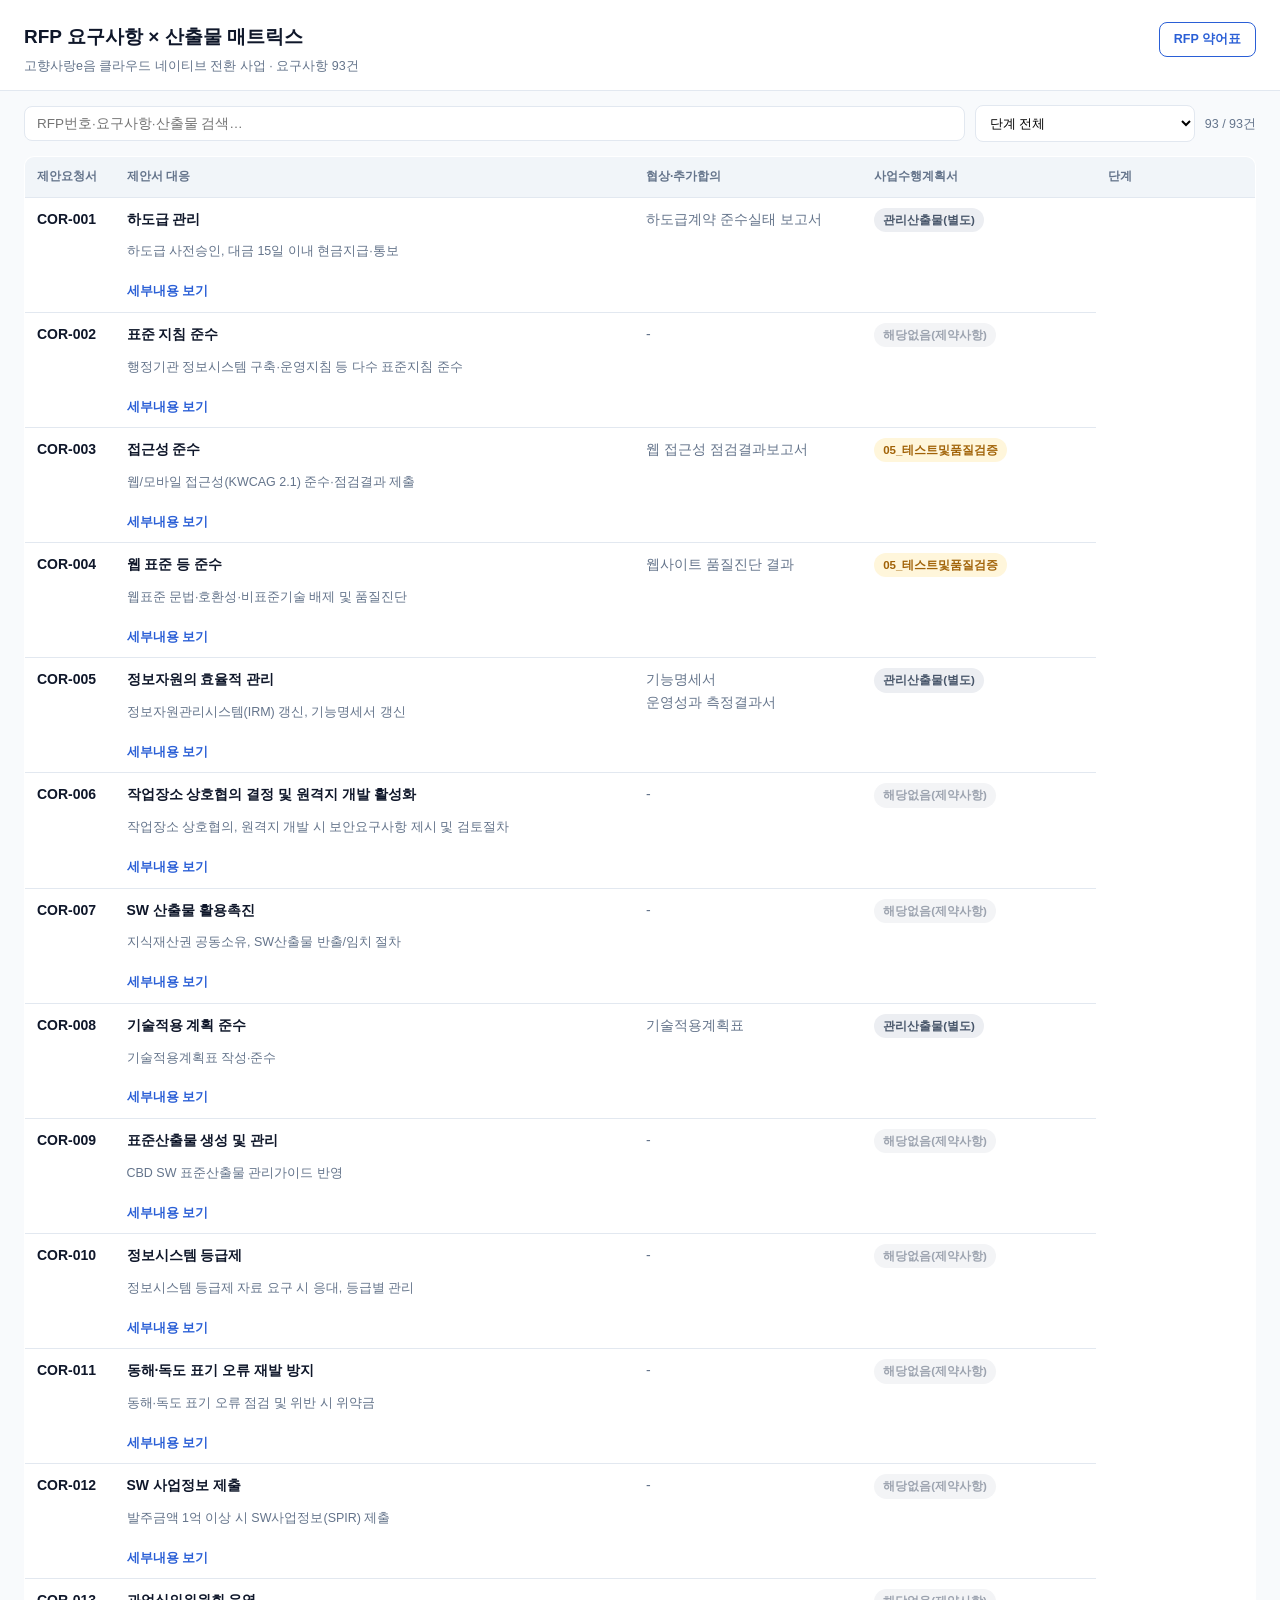
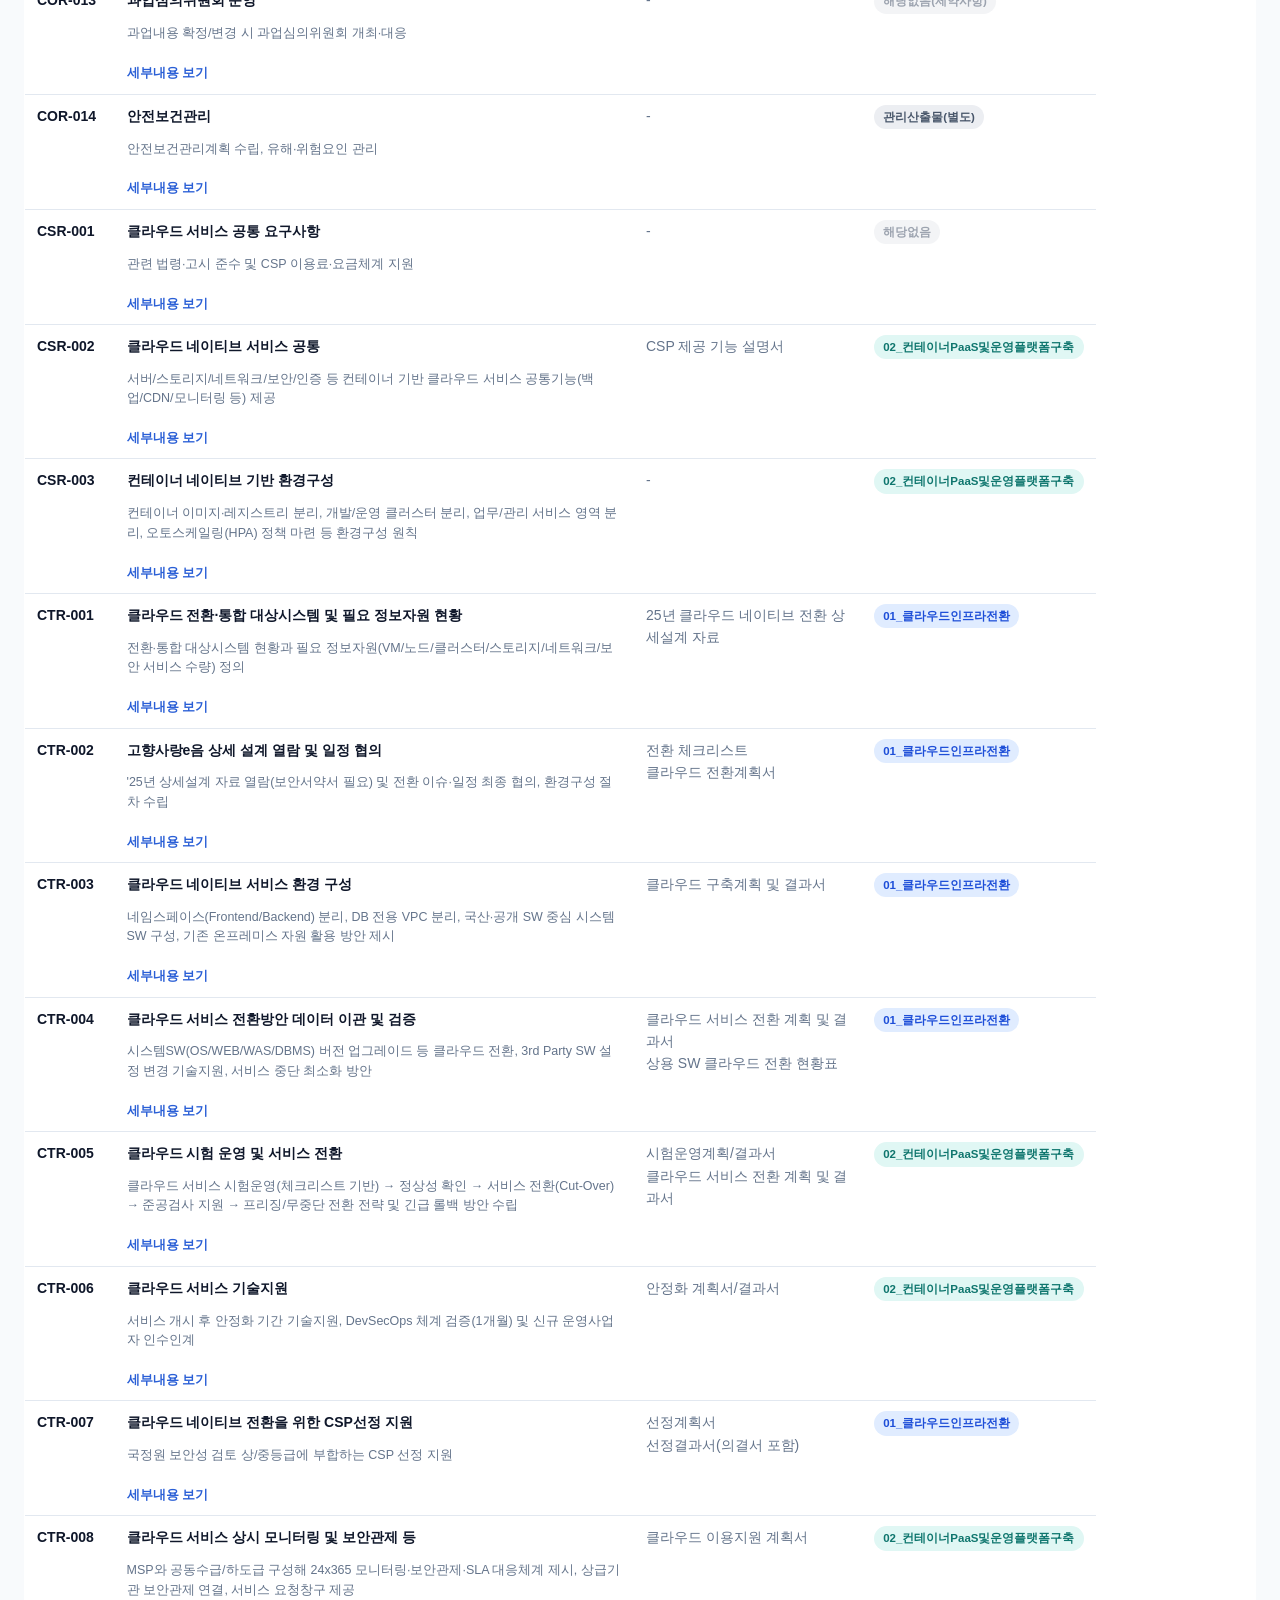
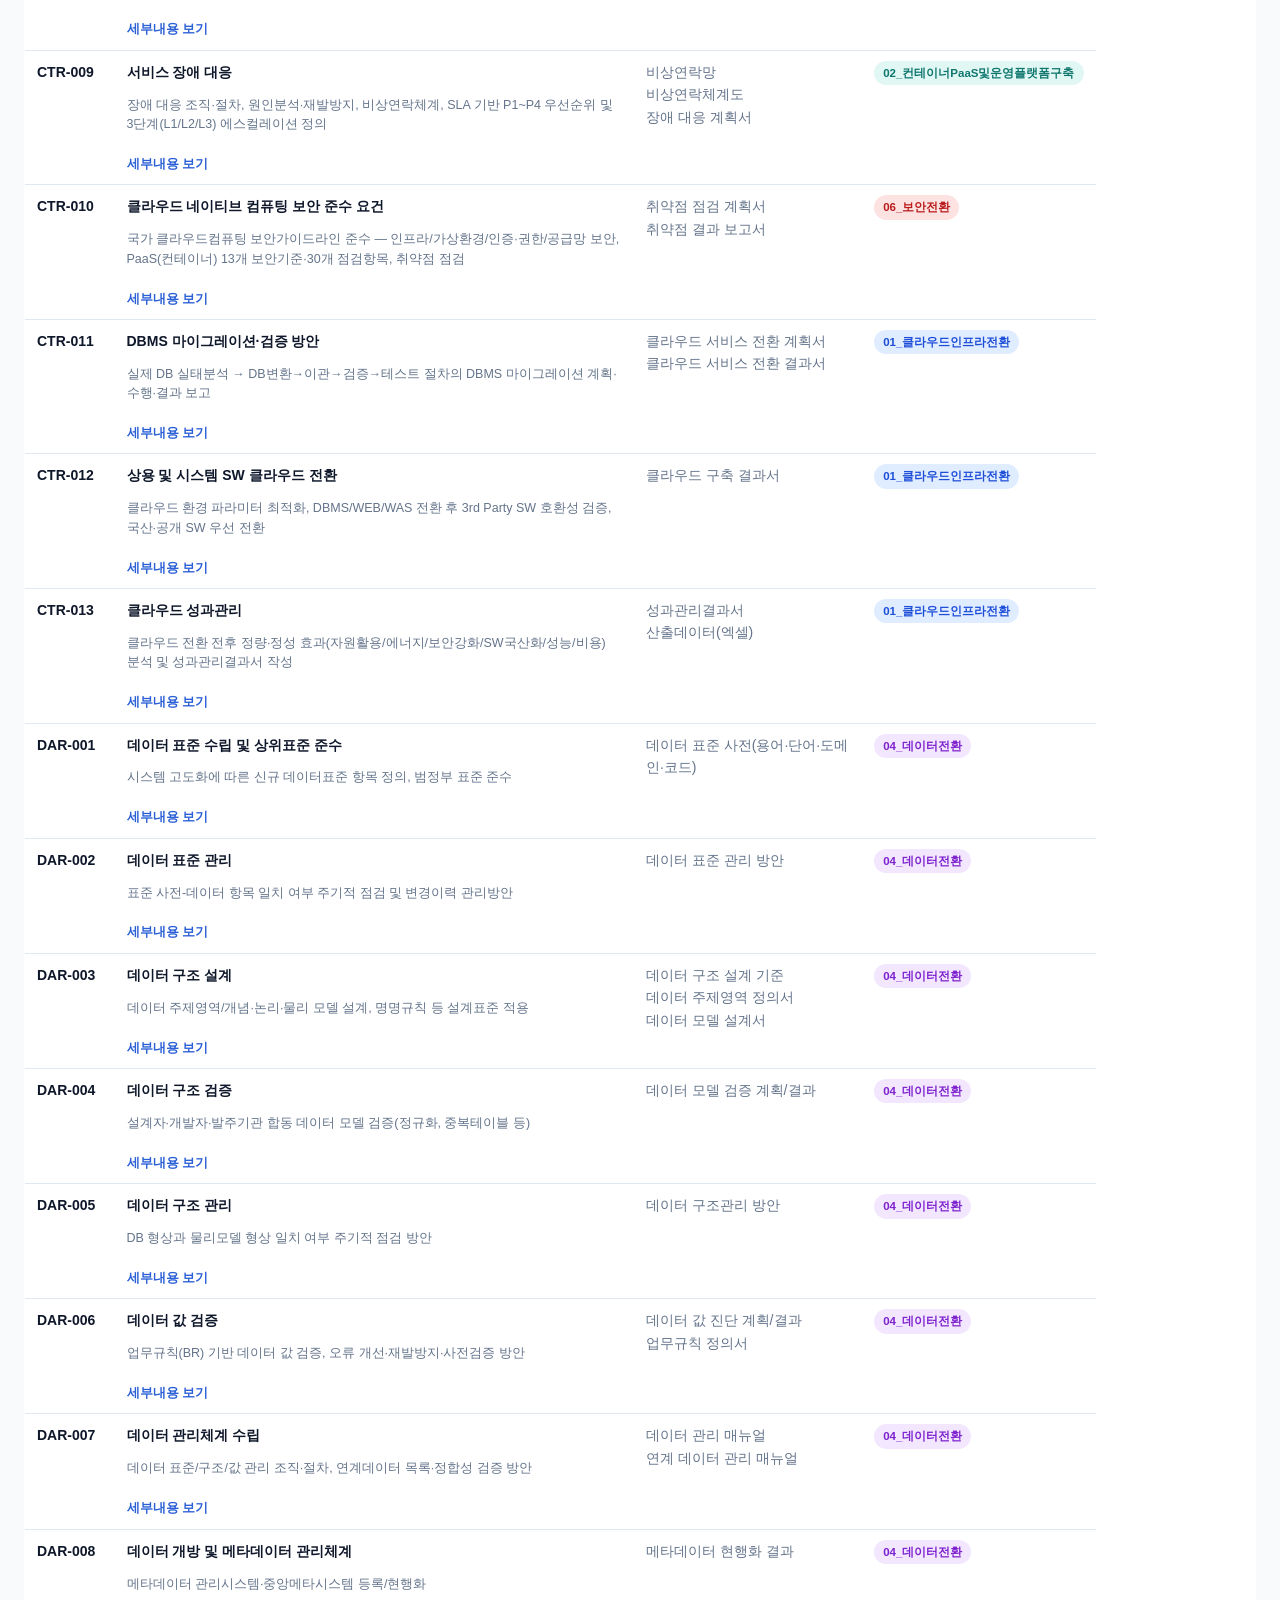
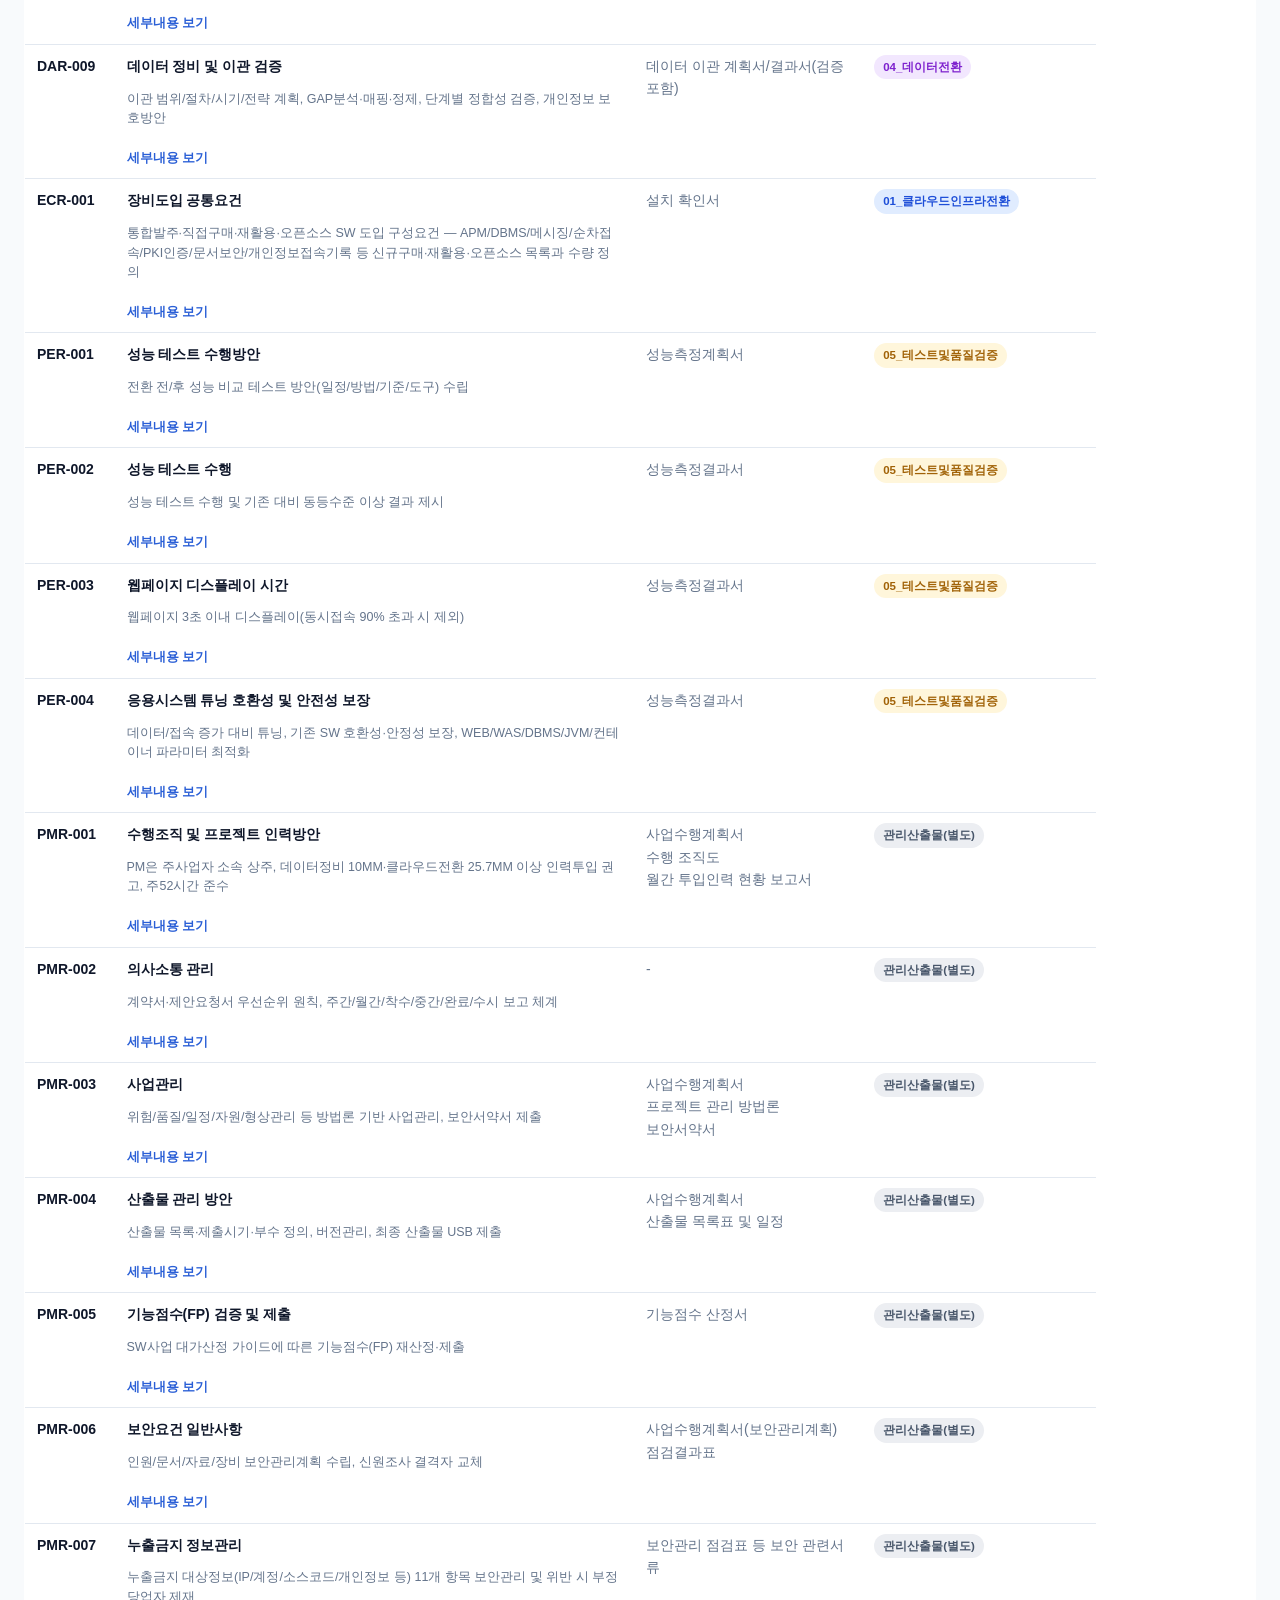
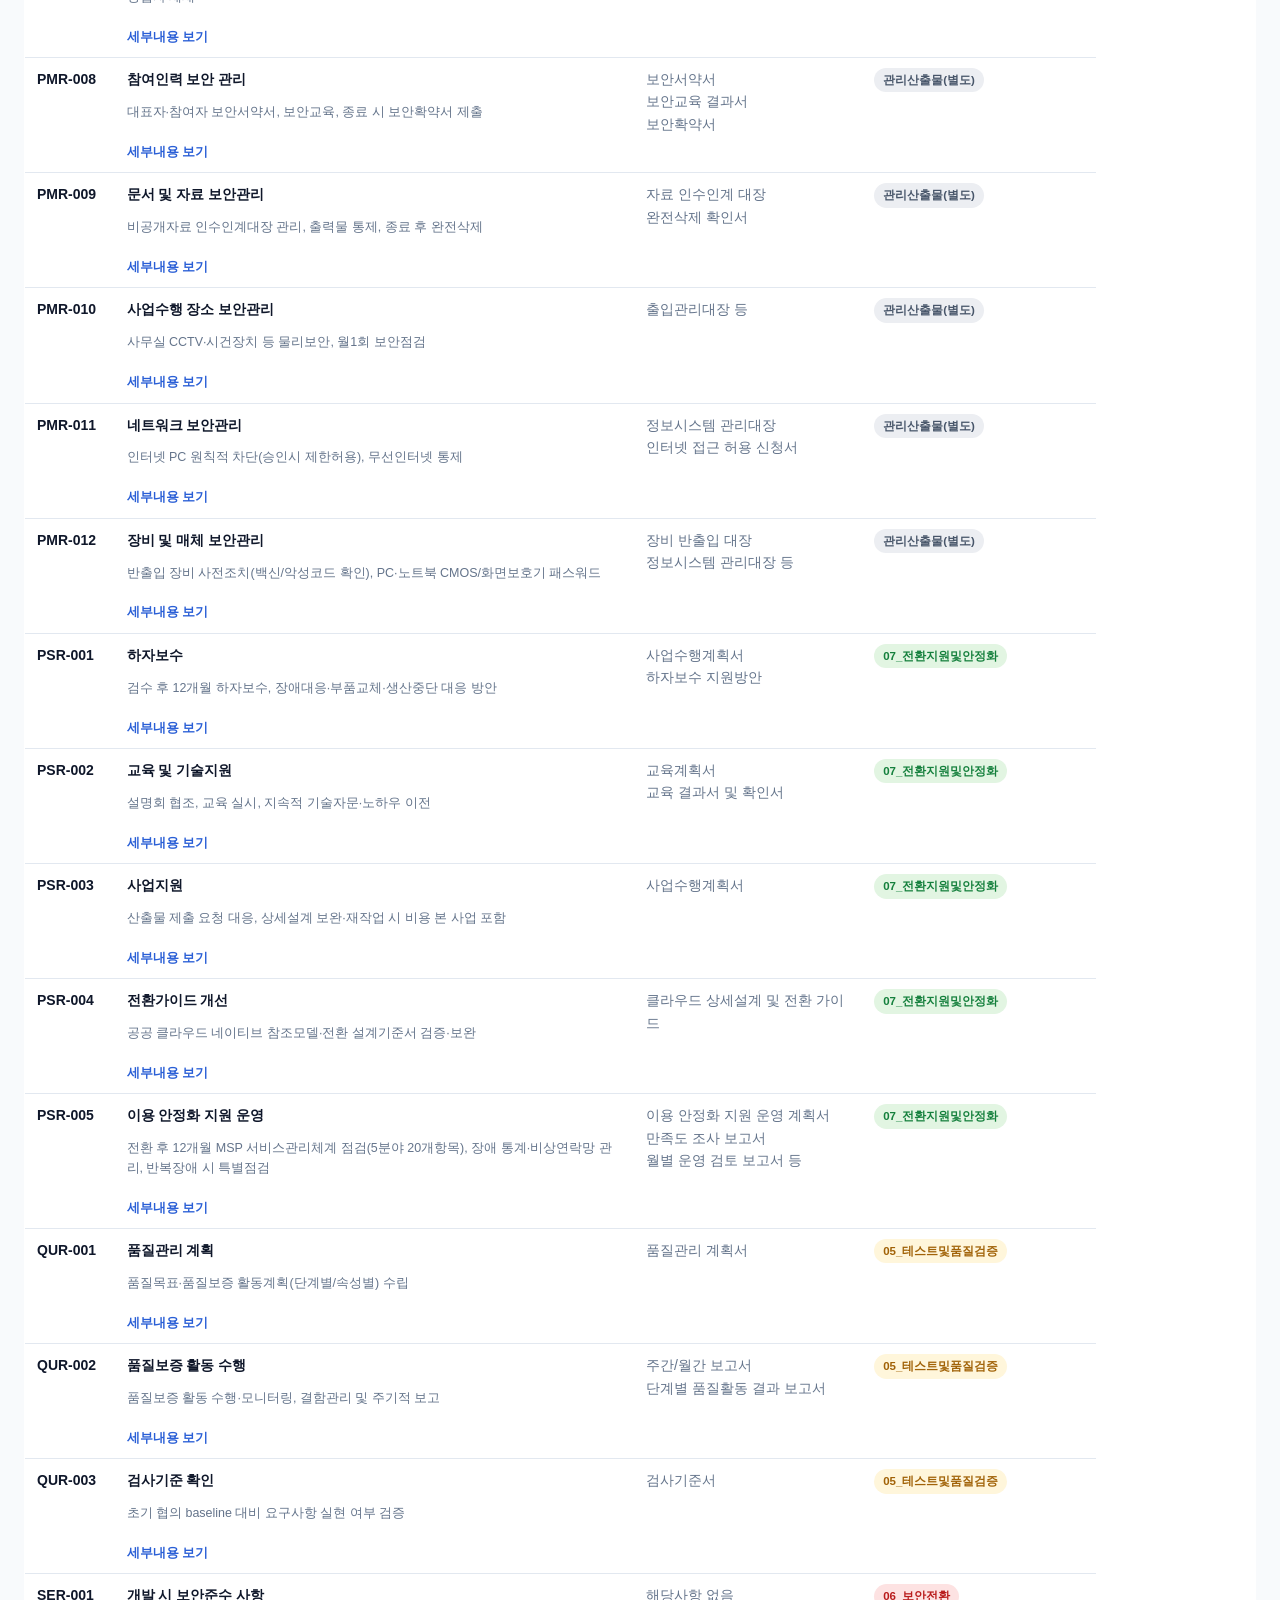
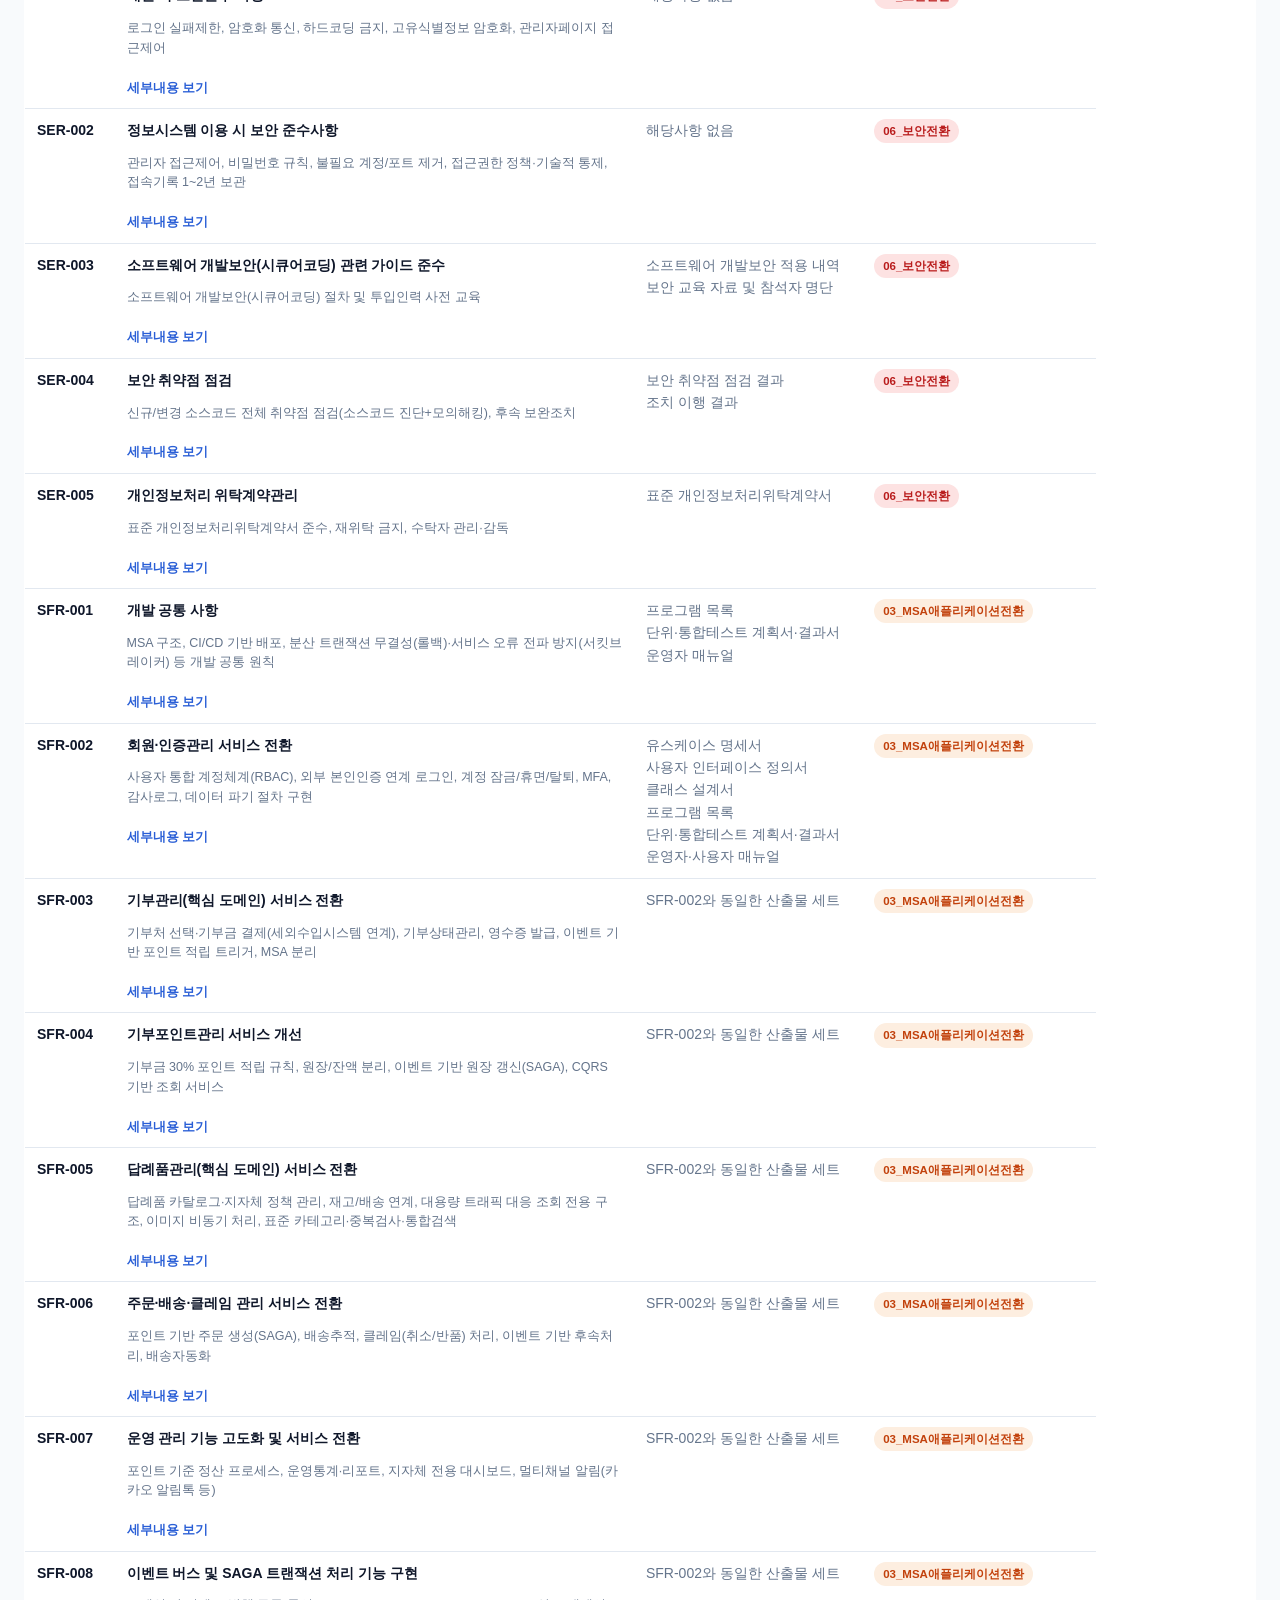
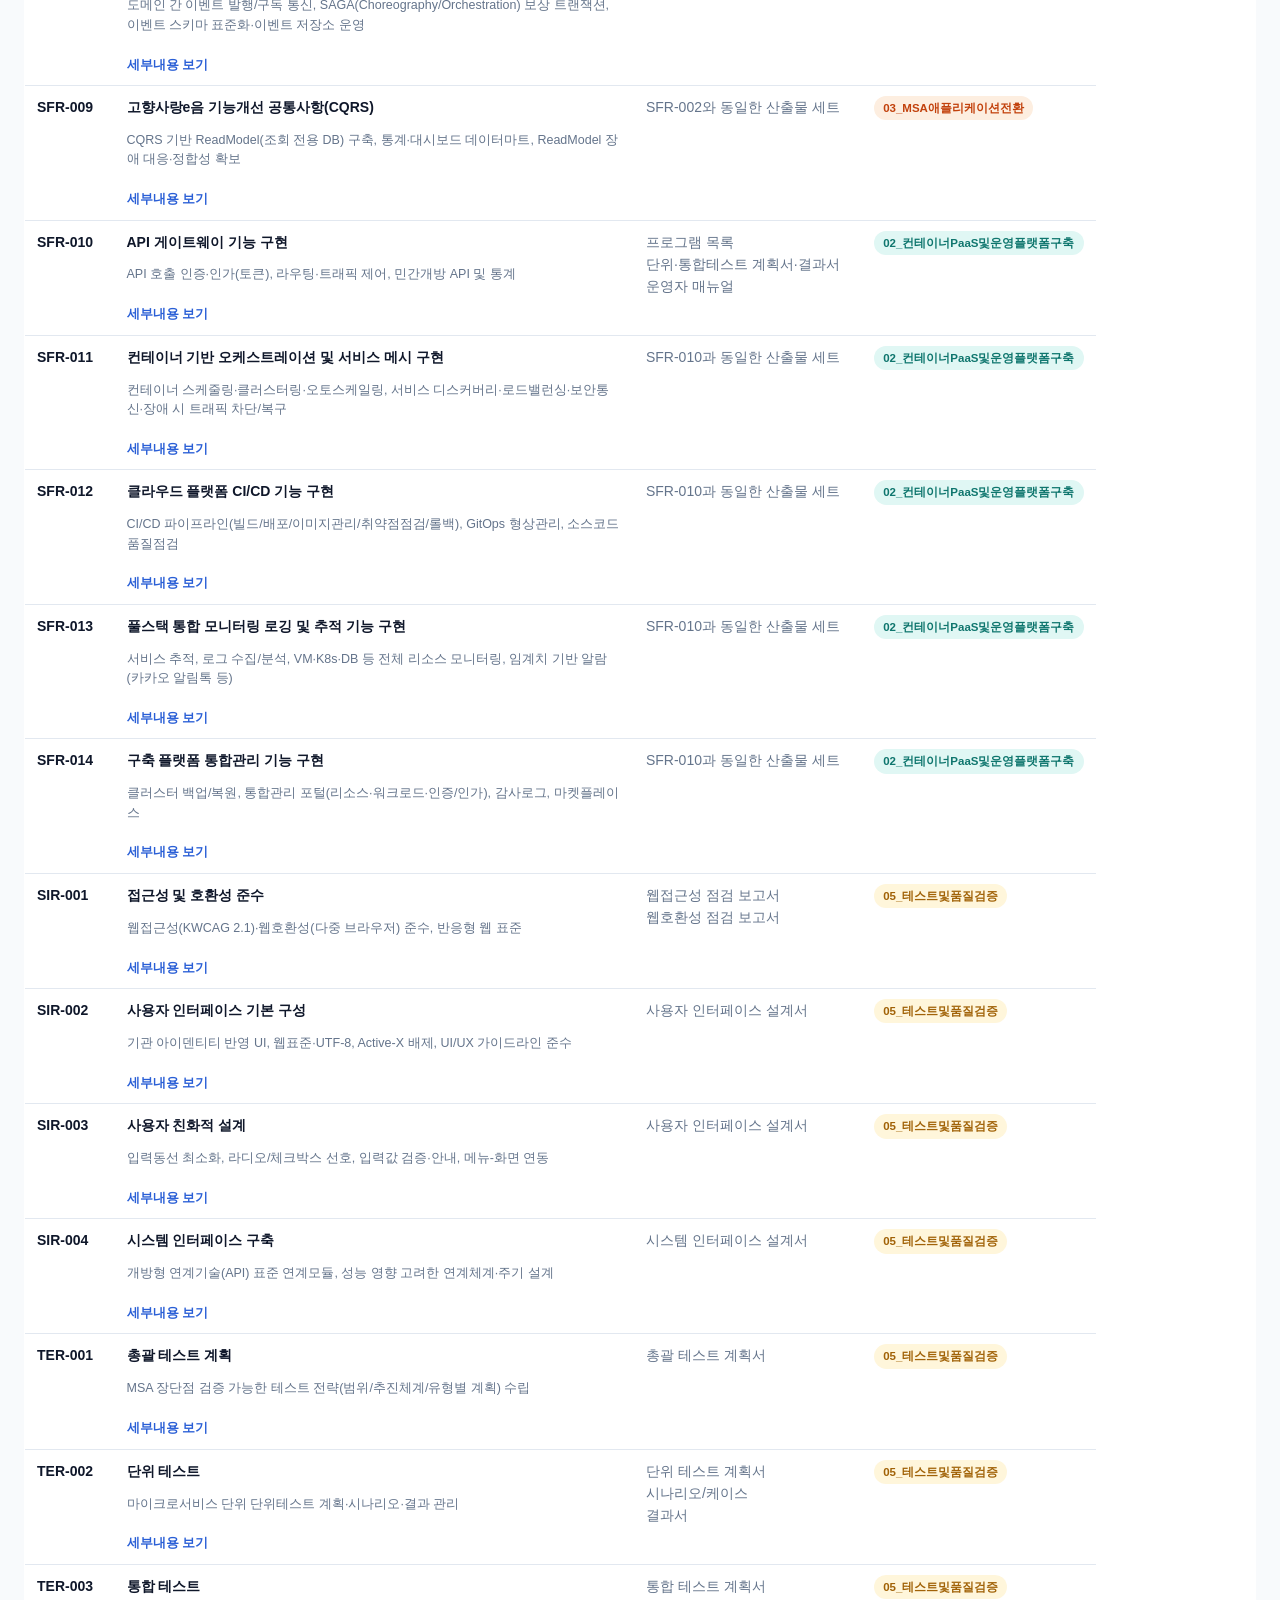
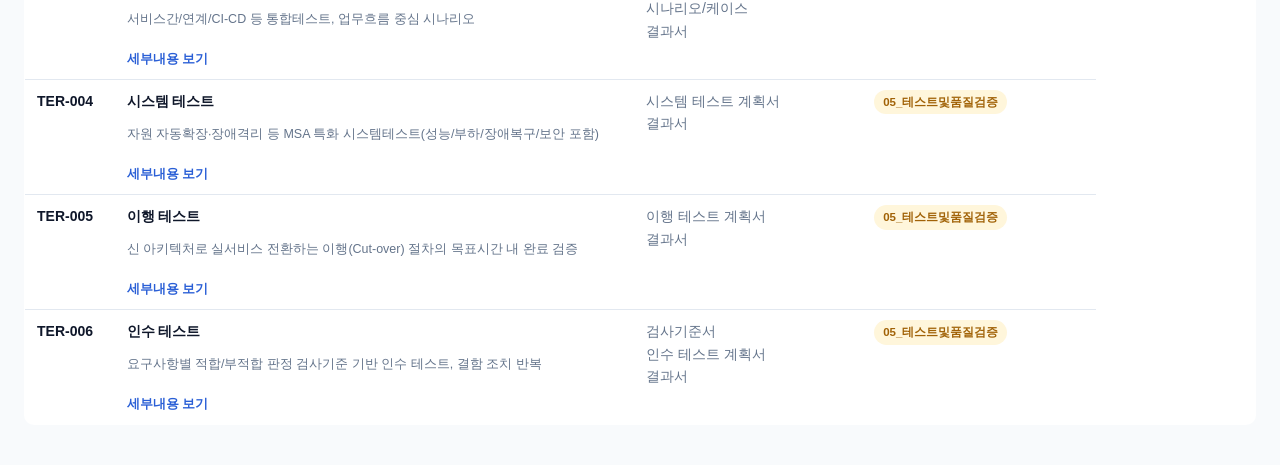
==== commit 4900c460: "feat: present RFP comparison as four-stage matrix" ====
--- a/index.html
+++ b/index.html
@@ -72,10 +72,11 @@
   <table id="tbl">
     <thead>
       <tr>
-        <th data-key="rfp" class="col-rfp">RFP번호</th>
-        <th data-key="summary" class="col-req">요구사항 내용</th>
-        <th data-key="deliverables" class="col-out">산출물명</th>
-        <th data-key="stage" class="col-stage">단계(클라우드 네이티브 관점)</th>
+        <th data-key="rfp" class="col-rfp">제안요청서</th>
+        <th data-key="proposal" class="col-proposal">제안서 대응</th>
+        <th data-key="negotiation" class="col-negotiation">협상·추가합의</th>
+        <th data-key="execution_plan" class="col-execution">사업수행계획서</th>
+        <th data-key="stage" class="col-stage">단계</th>
       </tr>
     </thead>
     <tbody id="tbody"></tbody>
--- a/style.css
+++ b/style.css
@@ -114,3 +114,26 @@
   .col-req { min-width: 220px; }
   .col-out { min-width: 140px; }
 }
+
+
+dialog#detail-modal {
+  width: min(640px, 92vw); max-height: 82vh; border: none; border-radius: 12px;
+  padding: 0; box-shadow: 0 20px 50px rgba(15, 23, 42, .25);
+}
+dialog#detail-modal::backdrop { background: rgba(15, 23, 42, .45); }
+.detail-category { margin: 0 0 2px; color: var(--primary); font-size: 12px; font-weight: 700; }
+.detail-body { padding-top: 12px; }
+.detail-body h3 { margin: 16px 0 5px; font-size: 13px; }
+.detail-body p { margin: 0; white-space: pre-line; }
+.detail-body ul { margin: 5px 0 0; padding-left: 20px; }
+.detail-body li { margin: 7px 0; }
+.detail-btn {
+  margin-top: 7px; border: 0; padding: 0; background: transparent; color: var(--primary);
+  font: inherit; font-size: 12.5px; font-weight: 700; cursor: pointer;
+}
+.detail-btn:hover { text-decoration: underline; }
+@media (max-width: 720px) {
+  dialog#detail-modal { width: calc(100vw - 24px); max-height: 86vh; }
+  .modal-head { padding: 13px 14px; }
+  .modal-body { padding-left: 14px; padding-right: 14px; }
+}
